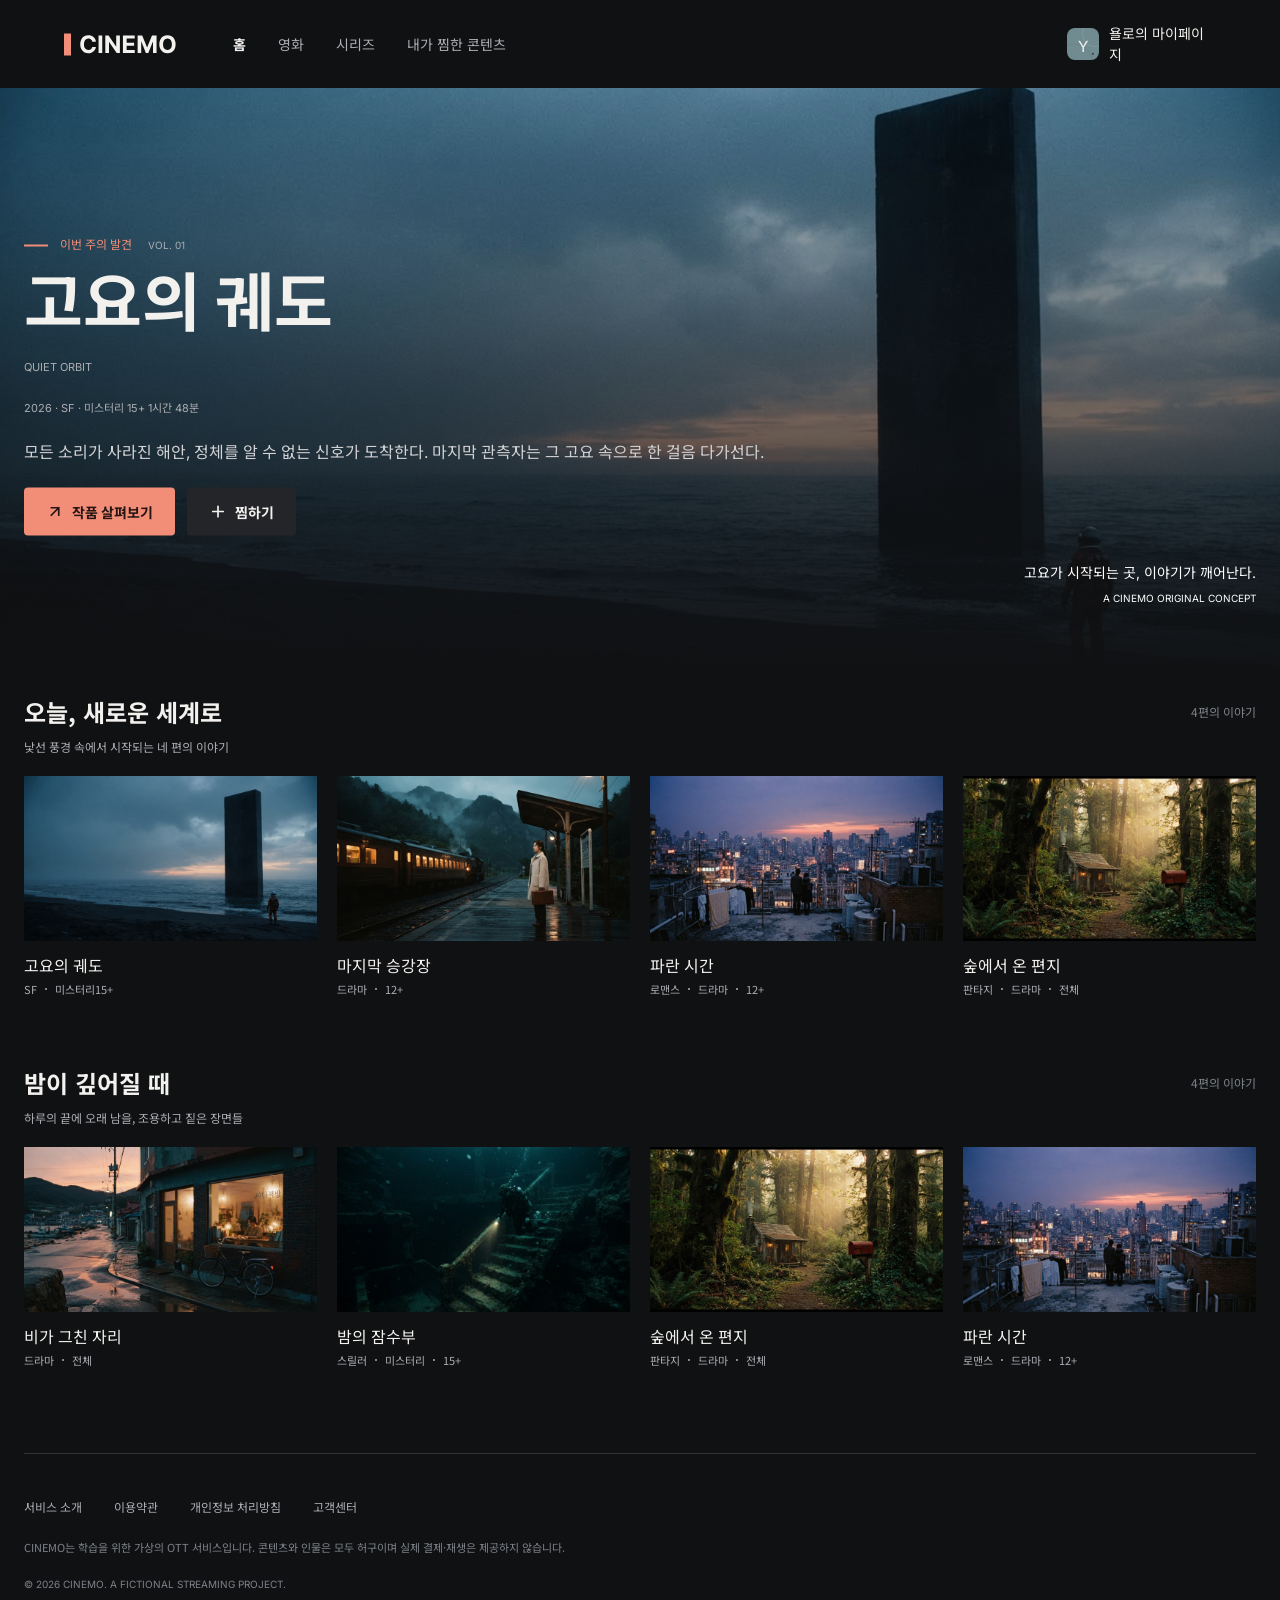
==== index.html @ 5eb8bab9 "메인 페이지 수정" ====
<!doctype html>
<html lang="ko">
  <head>
    <meta charset="UTF-8" />
    <meta name="viewport" content="width=device-width, initial-scale=1.0" />

    <link rel="stylesheet" href="./styles/reset.css" />
    <link rel="stylesheet" href="./styles/style.css" />

    <link rel="preconnect" href="https://fonts.googleapis.com" />
    <link rel="preconnect" href="https://fonts.gstatic.com" crossorigin />
    <link
      href="https://fonts.googleapis.com/css2?family=Inter:wght@400;500;600;700&family=Noto+Sans+KR:wght@400;500;600;700&display=swap"
      rel="stylesheet"
    />

    <title>cinemo</title>
  </head>

  <body>
    <!--공통 헤더 -->
    <header class="index_header">
      <section class="cinemo_img_box">
        <a href="#">
          <img
            class="cinemo_identity_logo"
            src="./imgs/cinemo-identity.svg"
            alt="CINEMO 로고"
          />
        </a>
      </section>
      <section class="header_nav_container">
        <nav>
          <ul class="header_nav">
            <li>
              <a
                class="nav_home_mobile"
                href="./index.html"
                style="color: #f3f1ed; font-weight: 700"
                >홈</a
              >
            </li>
            <li><a class="nav_movie_mobile" href="#">영화</a></li>
            <li><a class="nav_series_mobile" href="#">시리즈</a></li>
            <li><a class="nav_mypick_mobile" href="#">내가 찜한 콘텐츠</a></li>
          </ul>
        </nav>
      </section>
      <section class="header_profile_container">
        <div>
          <a class="main_profile_image" href="./mypage.html">
            <img
              src="./imgs/avatar-seoyeon.svg"
              alt="프로필 이미지"
              class="user_avatar"
            />
            <p class="initial_y">Y</p>
          </a>
        </div>
        <a class="user_my_page" href="./mypage.html">욜로의 마이페이지</a>
      </section>
    </header>
    <nav>
      <ul class="header_nav_mobile">
        <li>
          <a
            class="nav_home_mobile"
            href="index.html"
            style="color: #f3f1ed; font-weight: 700"
            >홈</a
          >
        </li>
        <li><a class="nav_movie_mobile" href="#">영화</a></li>
        <li><a class="nav_series_mobile" href="#">시리즈</a></li>
        <li><a class="nav_mypick_mobile" href="#">내가 찜한 콘텐츠</a></li>
      </ul>
    </nav>

    <main>
      <!-- 히어로 섹션 -->
      <section class="index_main_1">
        <div class="hero_image">
          <img src="imgs/quiet-orbit.png" alt="고요의 궤도 이미지" />
        </div>
        <div class="hero_box">
          <div class="hero_text">
            <div class="hero_top">
              <span class="hero_top_1-1">이번 주의 발견</span>
              <span class="hero_top_1-2">VOL. 01</span>
            </div>

            <div class="hero_title">
              <p class="hero_title_1-1">고요의 궤도</p>
              <p class="hero_title_1-2">QUIET ORBIT</p>
            </div>

            <div class="hero_info">
              <span>2026 · SF · 미스터리</span>
              <span>15+</span>
              <span>1시간 48분</span>
            </div>

            <div class="hero_desc">
              모든 소리가 사라진 해안, 정체를 알 수 없는 신호가 도착한다. 마지막
              관측자는 그 고요 속으로 한 걸음 다가선다.
            </div>

            <div class="hero_action">
              <button class="hero_btn_more">
                <svg
                  width="18"
                  height="18"
                  viewBox="0 0 18 18"
                  fill="none"
                  xmlns="http://www.w3.org/2000/svg"
                >
                  <path
                    d="M12.7494 12.7494V5.2506H5.25061M12.7494 5.2506L5.25061 12.7494"
                    stroke-width="1.7"
                    stroke-linecap="round"
                    stroke="#241512"
                  />
                </svg>
                작품 살펴보기
              </button>
              <button class="hero_btn_wish">
                <svg
                  width="18"
                  height="18"
                  viewBox="0 0 18 18"
                  fill="none"
                  xmlns="http://www.w3.org/2000/svg"
                >
                  <path
                    d="M3.74939 9H8.99999M8.99999 9H14.2506M8.99999 9V3.7494M8.99999 9V14.2506"
                    stroke-width="1.7"
                    stroke-linecap="round"
                    stroke="#F3F1ED"
                  />
                </svg>
                찜하기
              </button>
            </div>
          </div>

          <div class="hero_right_text">
            <p class="hero_right_text_1">
              고요가 시작되는 곳, 이야기가 깨어난다.
            </p>
            <p class="hero_right_text_2">A CINEMO ORIGINAL CONCEPT</p>
          </div>
        </div>
      </section>

      <!-- Browse collections -->
      <section class="movie-container">
        <!-- 첫 번째 무비 리스트 -->
        <div class="movie-section-1">
          <div class="section-header">
            <div class="section-heading">
              <h3 class="section-title">오늘, 새로운 세계로</h3>
              <p class="section-count">4편의 이야기</p>
            </div>

            <p class="section-description">
              낯선 풍경 속에서 시작되는 네 편의 이야기
            </p>
          </div>

          <div class="movie-list-li">
            <ul class="movie-card">
              <li>
                <img src="./imgs/quiet-orbit.png" alt="고요의 궤도 이미지" />
              </li>
              <li class="movie-title">고요의 궤도</li>
              <li class="movie-info">
                <span class="movie-info-dot">SF</span>
                <span>미스터리</span>
                <span>15+</span>
              </li>
            </ul>

            <div class="movie-card">
              <img src="./imgs/last-platform.png" alt="마지막 승강장 이미지" />
              <p class="movie-title">마지막 승강장</p>
              <p class="movie-info">
                <span class="movie-info-dot">드라마</span>
                <span>12+</span>
              </p>
            </div>

            <div class="movie-card">
              <img src="./imgs/blue-hour.png" alt="파란 시간 이미지" />
              <p class="movie-title">파란 시간</p>
              <p class="movie-info">
                <span class="movie-info-dot">로맨스</span>
                <span class="movie-info-dot">드라마</span>
                <span>12+</span>
              </p>
            </div>

            <div class="movie-card">
              <img src="./imgs/forest-letter.png" alt="숲에서 온 편지 이미지" />
              <p class="movie-title">숲에서 온 편지</p>
              <p class="movie-info">
                <span class="movie-info-dot">판타지</span>
                <span class="movie-info-dot">드라마</span>
                <span>전체</span>
              </p>
            </div>
          </div>
        </div>

        <!-- 두 번째 무비 리스트 -->
        <div class="movie-section-2">
          <div class="section-header">
            <div class="section-heading">
              <h3 class="section-title">밤이 깊어질 때</h3>
              <p class="section-count">4편의 이야기</p>
            </div>

            <p class="section-description">
              하루의 끝에 오래 남을, 조용하고 짙은 장면들
            </p>
          </div>

          <div class="movie-list-li">
            <div class="movie-card">
              <img src="./imgs/after-rain.png" alt="비가 그친 자리 이미지" />
              <p class="movie-title">비가 그친 자리</p>
              <p class="movie-info">
                <span class="movie-info-dot">드라마</span>
                <span>전체</span>
              </p>
            </div>

            <div class="movie-card">
              <img src="./imgs/night-diver.png" alt="밤의 잠수부 이미지" />
              <p class="movie-title">밤의 잠수부</p>
              <p class="movie-info">
                <span class="movie-info-dot">스릴러</span>
                <span class="movie-info-dot">미스터리</span>
                <span>15+</span>
              </p>
            </div>

            <div class="movie-card">
              <img src="./imgs/forest-letter.png" alt="숲에서 온 편지 이미지" />
              <p class="movie-title">숲에서 온 편지</p>
              <p class="movie-info">
                <span class="movie-info-dot">판타지</span>
                <span class="movie-info-dot">드라마</span>
                <span>전체</span>
              </p>
            </div>

            <div class="movie-card">
              <img src="./imgs/blue-hour.png" alt="파란 시간 이미지" />
              <p class="movie-title">파란 시간</p>
              <p class="movie-info">
                <span class="movie-info-dot">로맨스</span>
                <span class="movie-info-dot">드라마</span>
                <span>12+</span>
              </p>
            </div>
          </div>
        </div>
      </section>
    </main>

    <!-- Footer -->
    <footer>
      <section class="footer-section">
        <nav class="footer-menu">
          <ul>
            <li><a href="#">서비스 소개</a></li>
            <li><a href="#">이용약관</a></li>
            <li><a href="#">개인정보 처리방침</a></li>
            <li><a href="#">고객센터</a></li>
          </ul>
        </nav>

        <div class="footer-info">
          <p>CINEMO는 학습을 위한 가상의 OTT 서비스입니다.</p>
          <p>
            콘텐츠와 인물은 모두 허구이며 실제 결제·재생은 제공하지 않습니다.
          </p>
        </div>

        <div class="footer-copyright">
          © 2026 CINEMO. A FICTIONAL STREAMING PROJECT.
        </div>
      </section>
    </footer>
  </body>
</html>
---- styles/style.css ----
/* 공통 Header */
body {
  font-family: "Inter", "Noto Sans KR", sans-serif;
  margin: 0;
  background-color: #101113;
}
/* 공통 헤더*/
.index_header {
  display: flex;
  flex-direction: row;
  justify-content: space-between;
  align-items: center;
  background-color: #101113;
  height: 88px;
  overflow: hidden;
  gap: 56px;
  padding: 0px 64px;
}

.header_nav_container {
  display: flex;
  flex-direction: row;
  align-items: center;
  flex: 1;
  min-width: 0;
  overflow: hidden;
}

.header_nav_container nav {
  min-width: 0;
  overflow: hidden;
}

.header_nav {
  display: flex;
  flex-direction: row;
  justify-content: space-between;
  align-items: center;
  gap: 32px;
  font-size: 14px;
  font-weight: 400;
  color: #acaeb3;
  white-space: nowrap;
  width: max-content;
}

.cinemo_img_box {
  flex-shrink: 0;
  width: 113px;
}

.header_profile_container {
  display: flex;
  flex-direction: row;
  justify-content: space-between;
  align-items: center;
  gap: 10px;
  flex-shrink: 0;
}

.main_profile_image {
  position: relative;
  width: 32px;
  height: 32px;
  min-width: 32px;
}

.user_avatar {
  width: 32px;
  height: 32px;
  border-radius: 8px;
}

.initial_y {
  color: #f3f1ed;
  font-size: 15.36px;
  width: 11px;
  height: 19px;
  position: absolute;
  top: 6.5px;
  left: 10.5px;
}

.user_my_page {
  font-size: 14px;
  color: #f3f1ed;
  width: 107px;
}

.header_nav_mobile {
  display: none;
}

/* 공통 Header 반응형 */
@media screen and (max-width: 390px) {
  .index_header {
    height: 72px;
    flex-direction: row;
    align-items: center;
    flex-wrap: wrap;
    padding: 0px 24px;
  }

  .cinemo_img_box {
    flex-shrink: 0;
  }

  .header_nav_container {
    align-items: center;
  }

  .header_nav {
    display: none;
  }

  .cinemo_identity_logo {
    width: 93px;
    height: 23px;
  }

  .user_my_page {
    display: none;
  }

  .user_avatar {
    width: 32px;
    height: 32px;
  }

  .header_nav_mobile {
    color: #acaeb3;
    font-size: 13px;
    font-weight: 400;
    background-color: #101113;
    display: flex;
    flex-direction: row;
    align-items: center;
    gap: 24px;
    height: 48px;
    box-sizing: border-box;
    padding: 0px 0px 0px 24px;
  }
}

/* 메인 페이지-Featured film */
.index_main_1 {
  height: 590px;
  width: 100%;
  position: relative;
}

.hero_image {
  position: absolute;
  top: 0;
  left: 0;
  width: 100%;
  height: 100%;
  overflow: hidden;
}

.hero_image img {
  display: block;
  width: 100%;
  height: 100%;
  object-fit: cover;
  object-position: center;
}

.hero_image::after {
  content: "";
  position: absolute;
  inset: 0;
  background: linear-gradient(to top, #101113 0%, transparent 100%);
  pointer-events: none;
}

.hero_box {
  padding-top: 104px;
  padding-bottom: 72px;
  position: absolute;
  display: flex;
  gap: 47px;
  height: 100%;
  width: calc(100% - 48px);
  max-width: 1312px;
  top: 50%;
  left: 50%;
  transform: translate(-50%, -50%);
  z-index: 1;
  flex-direction: column;
  justify-content: space-between;
}

.hero_top span:first-child::before {
  content: "";
  display: inline-block;
  width: 24px;
  height: 2px;
  background-color: #f28c78;
  margin-right: 12px;
  vertical-align: middle;
}

.hero_top_1-1 {
  font-size: 12px;
  color: #f28d77;
  margin-right: 12px;
}

.hero_top_1-2 {
  font-size: 10px;
  color: #acaeb3;
}

.hero_title_1-1 {
  font-size: 64px;
  color: #f3f1ed;
  font-weight: bold;
  margin-top: 0;
  margin-bottom: 8px;
}

.hero_title_1-2 {
  margin-top: 0;
  margin-bottom: 24px;
  font-size: 11px;
  color: #acaeb3;
}

.hero_info {
  font-size: 11px;
  color: #acaeb3;
  margin-bottom: 24px;
}

.hero_desc {
  font-size: 16px;
  color: #d2d3d5;
  margin-bottom: 24px;
  width: 100%;
}

.hero_right_text {
  position: absolute;
  bottom: 72px;
  color: white;
  z-index: 1;
  text-align: right;
  right: 0;
}

.hero_right_text_1 {
  font-size: 14px;
  margin-top: 0;
  margin-bottom: 8px;
}

.hero_right_text_2 {
  font-size: 10px;
  margin-top: 0;
  margin-bottom: 0;
}

.hero_text {
  width: 100%;
  position: absolute;
  top: 50%;
  transform: translateY(-50%);
  color: white;
  z-index: 1;
}

.hero_action {
  display: flex;
  align-items: center;
  gap: 12px;
}

.hero_btn_more {
  width: 151px;
  height: 48px;
  padding: 0;
  background-color: #f28d77;
  color: #241512;
  border: none;
  border-radius: 4px;
  font-size: 14px;
  font-weight: bold;
  cursor: pointer;
  display: flex;
  justify-content: center;
  align-items: center;
  gap: 8px;
  box-sizing: border-box;
  white-space: nowrap;
}

.hero_btn_more img {
  display: block;
  width: 18px;
  height: 18px;
  flex-shrink: 0;
}

.hero_btn_wish {
  width: 109px;
  height: 48px;
  padding: 0;
  background-color: #232529;
  color: #f3f1ed;
  border: none;
  border-radius: 4px;
  font-size: 14px;
  font-weight: bold;
  cursor: pointer;
  display: flex;
  justify-content: center;
  align-items: center;
  gap: 8px;
  box-sizing: border-box;
  white-space: nowrap;
}

.hero_btn_wish img {
  display: block;
  width: 18px;
  height: 18px;
  flex-shrink: 0;
}

@media (max-width: 786px) {
  .index_main_1 {
    height: 573px;
  }

  .hero_box {
    width: calc(100% - 32px);
  }

  .hero_image {
    height: 50%;
  }

  .hero_text {
    width: auto;
    top: 65%;
  }

  .hero_right_text {
    display: none;
  }

  .hero_title_1-1 {
    font-size: 40px;
  }

  .hero_desc {
    font-size: 14px;
  }
}

/* 메인 페이지-Browse collections */
.movie-container {
  max-width: 1312px;
  width: calc(100% - 48px);
  margin: 0 auto;
}

.movie-section-1 {
  box-sizing: border-box;
  width: 100%;
  background-color: #101113;
  justify-content: flex-start;
  margin: 16px 0 48px 0;
}

.movie-section-2 {
  box-sizing: border-box;
  width: 100%;
  background-color: #101113;
  justify-content: flex-start;
  margin-bottom: 64px;
}

.section-header {
  display: flex;
  flex-direction: column;
  align-items: flex-start;
  gap: 8px;
}

.section-heading {
  display: flex;
  width: 100%;
  justify-content: space-between;
  align-items: center;
}

.section-title {
  font-family: "Noto Sans KR", sans-serif;
  font-size: 24px;
  font-weight: 700;
  margin: 0;
  color: #f3f1ed;
  white-space: nowrap;
}

.section-count {
  font-family: "Noto Sans KR", sans-serif;
  font-size: 12px;
  margin: 0;
  color: #7e8289;
  white-space: nowrap;
}

.section-description {
  font-family: "Noto Sans KR", sans-serif;
  font-size: 12px;
  margin: 0;
  color: #acaeb3;
  white-space: nowrap;
}

.movie-list-li {
  display: grid;
  grid-template-columns: repeat(4, 1fr);
  padding: 20px 0;
  gap: 20px;
  justify-content: flex-start;
  align-items: center;
}

.movie-card {
  display: flex;
  flex-direction: column;
}

.movie-card img {
  width: 100%;
  padding-bottom: 12px;
}

.movie-title {
  font-family: "Noto Sans KR", sans-serif;
  font-size: 16px;
  color: #f3f1ed;
  margin: 0;
  padding-bottom: 4px;
  white-space: nowrap;
}

.movie-info {
  display: flex;
  align-items: center;
  font-family: "Noto Sans KR", sans-serif;
  font-size: 11px;
  color: #acaeb3;
  margin: 0;
  white-space: nowrap;
}

.movie-info-dot::after {
  display: inline-block;
  width: 2px;
  height: 2px;
  border-radius: 50px;
  margin: 0 8px 4px;
  background-color: #acaeb3;
  content: "";
}

/* 메인 페이지-Browse collections 반응형 */
@media (min-width: 320px) and (max-width: 786px) {
  .movie-container {
    width: calc(100% - 32px);
    margin: 0 auto;
  }

  .movie-section-1 {
    box-sizing: border-box;
    width: 100%;
    background-color: #101113;
    justify-content: flex-start;
    margin: 16px 0 48px 0;
  }

  .movie-section-2 {
    box-sizing: border-box;
    width: 100%;
    background-color: #101113;
    justify-content: flex-start;
    margin-bottom: 40px;
  }

  .section-title {
    font-size: 20px;
  }

  .section-count {
    visibility: hidden;
  }

  .movie-list-li {
    display: grid;
    grid-template-columns: repeat(4, 240px);
    padding: 18px 0;
    gap: 20px;
    overflow-x: auto;
  }

  .movie-list-li::-webkit-scrollbar {
    height: 3px;
  }

  .movie-list-li::-webkit-scrollbar-track {
    background: #232529; /* 레일 색 */
  }

  .movie-list-li::-webkit-scrollbar-thumb {
    background: #7e8289; /* 움직이는 막대 색 */
  }
}

/* 공통 Footer */
footer {
  max-width: 1312px;
  width: calc(100% - 48px);
  margin: 0 auto;
}

.footer-section {
  box-sizing: border-box;
  width: 100%;
  padding: 40px 0;
  background-color: #101113;
  border-top: 1px solid #303237;
  overflow: auto;
}

.footer-menu {
  display: flex;
  justify-content: flex-start;
  align-items: center;
  flex-wrap: nowrap;
  white-space: nowrap;
}

.footer-menu ul {
  display: flex;
  list-style: none;
  gap: 32px;
}

.footer-menu a {
  color: #acaeb3;
  font-family: "Noto Sans KR", sans-serif;
  font-size: 12px;
  text-decoration: none;
}

.footer-info {
  color: #7e8289;
  font-family: "Noto Sans KR", sans-serif;
  font-size: 11px;
  margin-top: 20px;
  line-height: 180%;
}

.footer-info p {
  display: inline;
}

.footer-copyright {
  color: #7e8289;
  font-family: "Inter", sans-serif;
  font-size: 10px;
  margin-top: 20px;
  line-height: auto;
}

/* 공통 Footer 반응형 */
@media (min-width: 320px) and (max-width: 786px) {
  footer {
    width: calc(100% - 32px);
    margin: 0 auto;
  }

  .footer-info p {
    display: block;
    margin: 0;
  }
}

/* 마이페이지-Content */
.my-page {
  box-sizing: border-box;
  display: flex;
  flex-direction: column;
  width: 100%;
  padding: 56px 64px;
  gap: 48px;

  background-color: #101113;
}

.title {
  box-sizing: border-box;
}

.label {
  font-family: "Inter", sans-serif;
  font-size: 11px;
  line-height: auto;
  color: #f28d77;
}

.page {
  font-family: "Noto Sans KR", sans-serif;
  font-size: 40px;
  font-weight: 700;
  color: #f3f1ed;
  padding-top: 12px;
}

.description {
  font-family: "Noto Sans KR", sans-serif;
  font-size: 15px;
  line-height: 170%;
  color: #acaeb3;
  padding-top: 12px;
}

/* 마이페이지-Content-내 계정 */
.profile {
  box-sizing: border-box;
  background-color: #1a1c1f;
  padding: 32px 32px;
  border-radius: 4px;
  display: flex;
  align-items: center;
  justify-content: space-between;
}

.my-profile {
  display: flex;
  gap: 28px;
}

.my-profile-icon {
  display: flex;
  justify-content: center;
  align-items: center;
}

.profile-name {
  width: 88px;
  height: 88px;
  border-radius: 8%;
  background-color: #718c91;
  display: flex;
  align-items: center;
  justify-content: center;

  font-family: "Inter", sans-serif;
  font-size: 42.24px;
  line-height: auto;
  color: #f3f1ed;
}

/* 흰색 원형 무늬 */
.profile-name::before {
  content: "";
  position: absolute;
  width: 70.4px;
  height: 70.4px;

  border: 1px solid #f3f1ed;
  border-radius: 50%;
}

/* 검은색 원형 무늬 */
.profile-name::after {
  content: "";
  position: absolute;
  width: 101.2px;
  height: 101.2px;

  border: 1px solid red;
  border-radius: 50%;
}

.profile-card {
  display: flex;
  flex-direction: column;
  gap: 8px;
}

.name {
  display: flex;
  align-items: center;
  gap: 12px;
}

.my-name {
  font-family: "Noto Sans KR", sans-serif;
  font-size: 28px;
  font-weight: 700;
  color: #f3f1ed;
}

.badge {
  font-family: "Noto Sans KR", sans-serif;
  font-size: 11px;
  color: #f28d77;
}

.message {
  font-family: "Noto Sans KR", sans-serif;
  font-size: 13px;
  color: #acaeb3;
}

.date-ing {
  font-family: "Noto Sans KR", sans-serif;
  font-size: 11px;
  color: #7e8289;
}

.date {
  display: none;
}
.btn-change {
  display: flex;
  justify-content: center;
  align-items: center;
}

.btn-change button {
  border: 1px solid #303237;
  border-radius: 4px;
  background-color: transparent;
  height: 48px;

  display: flex;
  align-items: center;
  justify-content: center;
  gap: 8px;
  padding: 22px;
}

.btn-change img {
  width: 15px;
  height: 13.5px;
}

.btn-change a {
  text-decoration: none;
  font-family: "Noto Sans KR", sans-serif;
  font-size: 14px;
  font-weight: 400;
  color: #f3f1ed;
}

/* 마이페이지-Content-내가 찜한 콘텐츠 */
.my-picks {
  box-sizing: border-box;
  display: flex;
  flex-direction: column;
  width: 100%;
  gap: 24px;

  background-color: #101113;
  color: white;
}

.my-picks-header {
  display: flex;
  justify-content: space-between;
  align-items: center;
}

.my-picks-title {
  font-family: "Noto Sans KR", sans-serif;
  font-size: 24px;
  font-weight: 700;
  margin: 0;
  color: #f3f1ed;
}

.my-picks-count {
  font-family: "Noto Sans KR", sans-serif;
  font-size: 12px;
  color: #7e8289;
}

.my-picks-list {
  display: grid;
  grid-template-columns: repeat(4, 1fr);
  gap: 20px;
  justify-content: flex-start;
  align-items: center;
}

.my-picks-image {
  display: flex;
  width: 100%;
  justify-content: flex-end;
  align-items: flex-start;
}

.my-picks-image img {
  width: 100%;
  padding-bottom: 12px;
}

.my-picks-image .check {
  position: absolute;
  box-sizing: border-box;
  width: 28px;
  height: 28px;
  margin: 10px;
  padding: 6px;
  background-color: #101113;
  opacity: 85.1%;
  border-radius: 4px;
}

.movie-title {
  font-family: "Noto Sans KR", sans-serif;
  font-size: 16px;
  color: #f3f1ed;
  margin: 0;
  padding-bottom: 4px;
  white-space: nowrap;
}

.movie-info {
  display: flex;
  align-items: center;
  font-family: "Noto Sans KR", sans-serif;
  font-size: 11px;
  color: #acaeb3;
  margin: 0;
  white-space: nowrap;
}

.movie-info-dot::after {
  display: inline-block;
  width: 2px;
  height: 2px;
  border-radius: 50px;
  margin: 0 8px 4px;
  background-color: #acaeb3;
  content: "";
}

/* 마이페이지-Content 반응형 */
@media screen and (max-width: 768px) {
  .page {
    font-size: 30px;
  }

  .description {
    font-size: 13px;
  }

  .profile {
    flex-direction: column;
    padding: 24px;
    align-items: stretch;
    gap: 24px;
  }

  .my-profile {
    gap: 20px;
  }

  .profile-name {
    width: 64px;
    height: 64px;
    font-size: 30.72px;
  }

  .my-name {
    font-family: "Noto Sans KR", sans-serif;
    font-size: 22px;
    font-weight: 700;
    color: #f3f1ed;
  }

  .date-ing {
    display: none;
  }

  .btn-change {
    justify-content: space-between;
  }

  .date {
    font-family: "Noto Sans KR", sans-serif;
    font-size: 11px;
    color: #7e8289;

    display: flex;
  }

  .btn-change button {
    height: 40px;
  }

  .btn-change img {
    display: none;
  }

  .btn-change a {
    text-decoration: none;
    font-family: "Noto Sans KR", sans-serif;
    font-size: 13px;
    font-weight: 400;
    color: #f3f1ed;
  }

  .my-picks-title {
    font-size: 20px;
  }

  .my-picks-list {
    grid-template-columns: repeat(2, minmax(0, 1fr));
    gap: 24px 16px;
  }

  .movie-title {
    font-size: 14px;
  }
}

/* 프로필 선택 페이지 */

.profile_header {
  width: 100%;
  height: 88px;
  display: flex;
  align-items: center;
  justify-content: flex-start;
  box-sizing: border-box;
}

.profile_header svg {
  margin-left: 48px;
}

.profile_main {
  display: flex;
  flex-direction: column;
  align-items: center;
  width: 100%;
  padding-top: 116px;
  padding-bottom: 120px;
}

.profile_text {
  color: #f3f1ed;
  text-align: center;
}

.profile_text_1 {
  font-size: 10px;
  color: #f28d77;
  margin-bottom: 16px;
}

.profile_text_2 {
  font-size: 40px;
  margin-bottom: 16px;
  font-weight: bold;
}

.profile_text_3 {
  font-size: 15px;
  color: #acaeb3;
}

.profile_sec {
  width: 100%;
  height: auto;
  display: flex;
  justify-content: center;
  align-items: center;
  flex-wrap: wrap;
  gap: 40px;
  padding: 56px 64px;
  box-sizing: border-box;
}

.user_profile_line {
  display: flex;
  gap: 40px;
}

.profile_sec {
  width: 100%;
  height: auto;
  display: flex;
  justify-content: center;
  align-items: center;
  flex-wrap: wrap;
  gap: 40px;
  padding: 56px 24px;
  box-sizing: border-box;
}

.user_profile {
  width: min(152px, 100%);
  height: auto;
  flex: 0 1 152px;
  min-width: 0;
}

.user_profile_photo {
  width: 100%;
  height: auto;
  margin-bottom: 16px;
  cursor: pointer;
}

.user_profile_photo img {
  width: 100%;
  height: 100%;
  display: block;
  object-fit: cover;
}

.user_profile_info {
  width: 100%;
  cursor: pointer;
}

.user_profile_username {
  text-align: center;
  font-size: 18px;
  color: #f3f1ed;
  cursor: pointer;
}

.user_profile_about {
  text-align: center;
  font-size: 11px;
  color: #acaeb3;
}

.profile_btn {
  display: flex;
  height: 48px;
  width: 138px;
  align-items: center;
  justify-content: center;
  background: transparent;
  border: 1px solid #303237;
  color: #f3f1ed;
  font-size: 14px;
  border-radius: 4px;
  gap: 8px;
  cursor: pointer;
}

.profile_btn img {
  height: 18px;
  width: 18px;
}

.profile_btn_a {
  text-decoration: none;
}

.profile_footer {
  width: 100%;
  height: 100%;
  font-size: 11px;
  color: #7e8289;
  text-align: center;
}

@media (max-width: 768px) {
  .profile_header {
    height: 72px;
  }

  .profile_header svg {
    margin-left: 24px;
  }

  .profile_main {
    padding-bottom: 56px;
    padding-top: 56px;
  }

  .profile_text_2 {
    font-size: 28px;
  }

  .profile_text_3 {
    font-size: 13px;
  }

  .profile_sec {
    padding-left: 24px;
    padding-right: 24px;
  }

  .profile_header img {
    margin-left: 24px;
  }

  .user_profile_line {
    gap: 32px;
  }

  .profile_sec {
    gap: 32px;
  }
}

/* 마이 페이지*/
/* 마이페이지 타이틀 */
.my-page {
  box-sizing: border-box;
  display: flex;
  flex-direction: column;
  width: 100%;
  padding: 56px 64px 48px;
  gap: 48px;
  background-color: #101113;
}

.title {
  box-sizing: border-box;
}

.label {
  font-family: "Inter", sans-serif;
  font-size: 11px;
  line-height: auto;
  color: #f28d77;
}

.page {
  font-family: "Noto Sans KR", sans-serif;
  font-size: 40px;
  font-weight: 700;
  color: #f3f1ed;
  padding-top: 12px;
}

.description {
  font-family: "Noto Sans KR", sans-serif;
  font-size: 15px;
  line-height: 170%;
  color: #acaeb3;
  padding-top: 12px;
}

/* 내 계정 */
.profile {
  box-sizing: border-box;
  background-color: #1a1c1f;
  padding: 32px 32px;
  border-radius: 4px;
  display: flex;
  align-items: center;
  justify-content: space-between;
}

.my-profile {
  display: flex;
  gap: 28px;
}

.my-profile-icon {
  display: flex;
  justify-content: center;
  align-items: center;
}

.profile-name {
  position: absolute;
  z-index: 1;
  font-family: "Inter", sans-serif;
  font-size: 42.24px;
  line-height: 0;
  color: #f3f1ed;
  margin: 0;
}

.my-profile img {
  position: relative;
  width: 88px;
  height: 88px;
}

.profile-card {
  display: flex;
  flex-direction: column;
  gap: 8px;
}

.name {
  display: flex;
  align-items: center;
  gap: 12px;
}

.my-name {
  font-family: "Noto Sans KR", sans-serif;
  font-size: 28px;
  font-weight: 700;
  color: #f3f1ed;
}

.badge {
  font-family: "Noto Sans KR", sans-serif;
  font-size: 11px;
  color: #f28d77;
}

.message {
  font-family: "Noto Sans KR", sans-serif;
  font-size: 13px;
  color: #acaeb3;
}

.date-ing {
  font-family: "Noto Sans KR", sans-serif;
  font-size: 11px;
  color: #7e8289;
}

.date {
  display: none;
}
.btn-change {
  display: flex;
  justify-content: center;
  align-items: center;
}

.btn-change button {
  border: 1px solid #303237;
  border-radius: 4px;
  background-color: transparent;
  height: 48px;
  display: flex;
  align-items: center;
  justify-content: center;
  gap: 8px;
  padding: 22px;
}

.btn-change img {
  width: 15px;
  height: 13.5px;
}

.btn-change a {
  text-decoration: none;
  font-family: "Noto Sans KR", sans-serif;
  font-size: 14px;
  font-weight: 400;
  color: #f3f1ed;
}

/* 내가 찜한 콘텐츠 */
.my-picks {
  box-sizing: border-box;
  display: flex;
  flex-direction: column;
  width: 100%;
  gap: 24px;
  height: 100%;
  background-color: #101113;
  color: white;
}

.my-picks-header {
  display: flex;
  justify-content: space-between;
  align-items: center;
}

.my-picks-title {
  font-family: "Noto Sans KR", sans-serif;
  font-size: 24px;
  font-weight: 700;
  margin: 0;
  color: #f3f1ed;
}

.my-picks-count {
  font-family: "Noto Sans KR", sans-serif;
  font-size: 12px;
  color: #7e8289;
}

.my-picks-list-li {
  display: grid;
  grid-template-columns: repeat(4, 1fr);
  gap: 20px;
  justify-content: flex-start;
  align-items: center;
  height: 100%;
}

.my-picks-image {
  display: flex;
  width: 100%;
  justify-content: flex-end;
  align-items: flex-start;
}

.my-picks-image img {
  width: 100%;
  padding-bottom: 12px;
}

.my-picks-image .check {
  position: absolute;
  box-sizing: border-box;
  width: 28px;
  height: 28px;
  margin: 10px;
  padding: 6px;
  background-color: #101113;
  opacity: 85.1%;
  border-radius: 4px;
}

.movie-title {
  font-family: "Noto Sans KR", sans-serif;
  font-size: 16px;
  color: #f3f1ed;
  margin: 0;
  padding-bottom: 4px;
  white-space: nowrap;
}

.movie-info {
  display: flex;
  align-items: center;
  font-family: "Noto Sans KR", sans-serif;
  font-size: 11px;
  color: #acaeb3;
  margin: 0;
  white-space: nowrap;
}

.movie-info-dot::after {
  display: inline-block;
  width: 2px;
  height: 2px;
  border-radius: 50px;
  margin: 0 8px 4px;
  background-color: #acaeb3;
  content: "";
}

/* 반응형 */
@media screen and (max-width: 768px) {
  main {
    gap: 36px;
  }

  .my-page {
    padding: 36px 24px;
  }

  .page {
    font-size: 30px;
  }

  .description {
    font-size: 13px;
  }

  .profile {
    flex-direction: column;
    padding: 24px;
    align-items: stretch;
    gap: 24px;
  }

  .my-profile {
    gap: 20px;
  }

  .profile-name {
    font-size: 30.72px;
  }

  .my-profile img {
    position: relative;
    width: 66px;
    height: 66px;
  }

  .my-name {
    font-family: "Noto Sans KR", sans-serif;
    font-size: 22px;
    font-weight: 700;
    color: #f3f1ed;
  }

  .date-ing {
    display: none;
  }

  .btn-change {
    justify-content: space-between;
  }

  .date {
    font-family: "Noto Sans KR", sans-serif;
    font-size: 11px;
    color: #7e8289;

    display: flex;
  }

  .btn-change button {
    height: 40px;
  }

  .btn-change img {
    display: none;
  }

  .btn-change a {
    text-decoration: none;
    font-family: "Noto Sans KR", sans-serif;
    font-size: 13px;
    font-weight: 400;
    color: #f3f1ed;
  }

  .my-picks-title {
    font-size: 20px;
  }

  .my-picks-list-li {
    grid-template-columns: repeat(2, minmax(0, 1fr));
    gap: 24px 16px;
  }

  .movie-title {
    font-size: 14px;
  }
}

/*마이페이지-계정 설정 섹션*/
.account_settings_section {
  width: 100%;
  height: 417px;
  background-color: #101113;
  color: #f3f1ed;
  box-sizing: border-box;
  padding: 0px 64px 64px;
  display: flex;
  flex-direction: column;
  justify-content: space-between;
}

.account_settings_h2 {
  color: #f3f1ed;
  font-size: 24px;
  font-weight: 700;
  line-height: 29px;
}

[class$="list"] {
  display: grid;
  grid-template-columns: 180px minmax(0, 1fr) auto;
  column-gap: 24px;
  border-bottom: 1px solid #303237;
  height: 65px;
  align-items: center;
}

.setting_label {
  color: #acaeb3;
  font-size: 14px;
  line-height: 17px;
}

.setting_value {
  color: #f3f1ed;
  font-size: 14px;
  line-height: 17px;
  min-width: 0;
  overflow: hidden;
}

.first_list {
  border-top: 1px solid #303237;
}

.setting_btn {
  color: #f28d77;
  font-size: 13px;
  line-height: 16px;
  width: 24px;
}

.account_status {
  display: flex;
  flex-direction: row;
  justify-content: space-between;
  align-items: center;
  font-size: 11px;
}

.status_note {
  color: #7e8289;
  font-size: 11px;
  line-height: 13px;
}

.logout_button {
  color: #acaeb3;
  font-size: 13px;
  font-weight: 400;
  line-height: 16px;
  flex-shrink: 0;
  flex-wrap: nowrap;
}

.account_settings_section_mobile {
  display: none;
}

@media screen and (max-width: 768px) {
  .account_settings_section {
    display: none;
  }

  .account_settings_section_mobile {
    display: flex;
    flex-direction: column;
    justify-content: space-between;
    background-color: #101113;
    width: 100%;
    height: 428px;
    box-sizing: border-box;
    padding: 0px 24px 40px;
  }

  .account_settings_h2 {
    font-size: 20px;
    line-height: 24px;
  }

  .account_settings_li {
    color: #f3f1ed;
    background-color: #101113;
    display: flex;
    flex-direction: column;
    justify-content: space-between;
    gap: 6px;
    width: 100%;
  }

  [class$="list"] {
    display: flex;
    flex-direction: row;
    justify-content: space-between;
    gap: 12px;
    border-bottom: 1px solid #303237;
  }

  .setting_details {
    display: flex;
    flex-direction: column;
    justify-content: space-between;
    gap: 6px;
  }

  .setting_label {
    color: #acaeb3;
    font-size: 13px;
    line-height: 16px;
  }

  .setting_value {
    overflow-wrap: anywhere;
  }

  .setting_btn {
    flex-wrap: nowrap;
    flex-shrink: 0;
  }
}
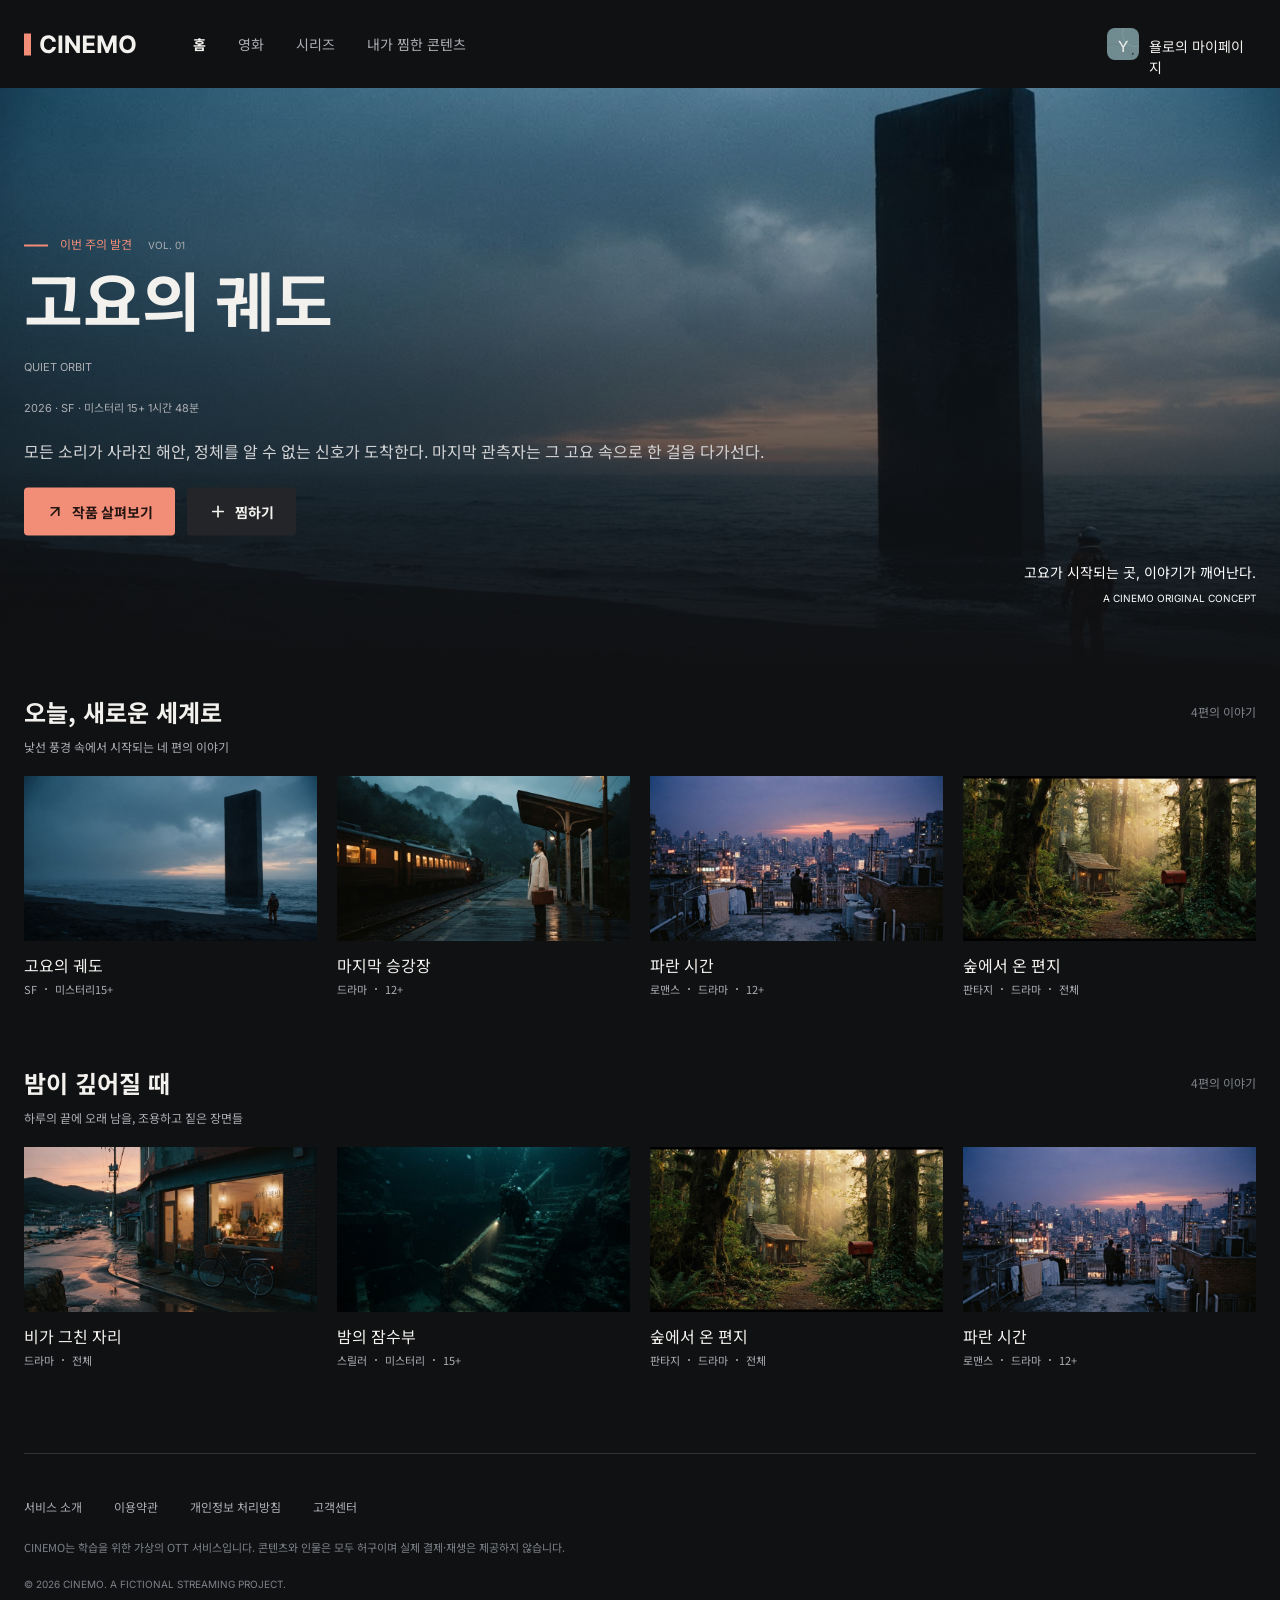
==== commit ad4f9c22: "공통헤더 수정" ====
--- a/index.html
+++ b/index.html
@@ -20,22 +20,71 @@
   <body>
     <!--공통 헤더 -->
     <header class="index_header">
-      <section class="cinemo_img_box">
-        <a href="#">
-          <img
-            class="cinemo_identity_logo"
-            src="./imgs/cinemo-identity.svg"
-            alt="CINEMO 로고"
-          />
-        </a>
-      </section>
-      <section class="header_nav_container">
+      <div class="index_header_desktop">
+        <section class="cinemo_img_box">
+          <a href="./index.html" alt="CINEMO 로고">
+            <svg
+              width="113"
+              height="29"
+              viewBox="0 0 113 29"
+              fill="none"
+              xmlns="http://www.w3.org/2000/svg"
+            >
+              <g clip-path="url(#clip0_2_7494)">
+                <rect y="3.5" width="7" height="22" fill="#F28D77" />
+                <path
+                  d="M31.9176 11.6562H28.1847C28.1165 11.1733 27.9773 10.7443 27.767 10.3693C27.5568 9.98864 27.2869 9.66477 26.9574 9.39773C26.6278 9.13068 26.2472 8.92614 25.8153 8.78409C25.3892 8.64205 24.9261 8.57102 24.4261 8.57102C23.5227 8.57102 22.7358 8.79545 22.0653 9.24432C21.3949 9.6875 20.875 10.3352 20.5057 11.1875C20.1364 12.0341 19.9517 13.0625 19.9517 14.2727C19.9517 15.517 20.1364 16.5625 20.5057 17.4091C20.8807 18.2557 21.4034 18.8949 22.0739 19.3267C22.7443 19.7585 23.5199 19.9744 24.4006 19.9744C24.8949 19.9744 25.3523 19.9091 25.7727 19.7784C26.1989 19.6477 26.5767 19.4574 26.9062 19.2074C27.2358 18.9517 27.5085 18.642 27.7244 18.2784C27.946 17.9148 28.0994 17.5 28.1847 17.0341L31.9176 17.0511C31.821 17.8523 31.5795 18.625 31.1932 19.3693C30.8125 20.108 30.2983 20.7699 29.6506 21.3551C29.0085 21.9347 28.2415 22.3949 27.3494 22.7358C26.4631 23.071 25.4602 23.2386 24.3409 23.2386C22.7841 23.2386 21.392 22.8864 20.1648 22.1818C18.9432 21.4773 17.9773 20.4574 17.267 19.1222C16.5625 17.7869 16.2102 16.1705 16.2102 14.2727C16.2102 12.3693 16.5682 10.75 17.2841 9.41477C18 8.07955 18.9716 7.0625 20.1989 6.36364C21.4261 5.65909 22.8068 5.30682 24.3409 5.30682C25.3523 5.30682 26.2898 5.44886 27.1534 5.73295C28.0227 6.01705 28.7926 6.43182 29.4631 6.97727C30.1335 7.51704 30.679 8.17898 31.0994 8.96307C31.5256 9.74716 31.7983 10.6449 31.9176 11.6562ZM38.2543 5.54545V23H34.5639V5.54545H38.2543ZM55.8899 5.54545V23H52.7024L45.1087 12.0142H44.9808V23H41.2905V5.54545H44.5291L52.0632 16.5227H52.2166V5.54545H55.8899ZM58.9389 23V5.54545H70.7003V8.58807H62.6293V12.7472H70.0952V15.7898H62.6293V19.9574H70.7344V23H58.9389ZM73.6342 5.54545H78.1854L82.9922 17.2727H83.1967L88.0035 5.54545H92.5547V23H88.9751V11.6392H88.8303L84.3132 22.9148H81.8757L77.3587 11.5966H77.2138V23H73.6342V5.54545ZM111.635 14.2727C111.635 16.1761 111.274 17.7955 110.553 19.1307C109.837 20.4659 108.859 21.4858 107.621 22.1903C106.388 22.8892 105.001 23.2386 103.462 23.2386C101.911 23.2386 100.518 22.8864 99.2855 22.1818C98.0526 21.4773 97.0781 20.4574 96.3622 19.1222C95.6463 17.7869 95.2884 16.1705 95.2884 14.2727C95.2884 12.3693 95.6463 10.75 96.3622 9.41477C97.0781 8.07955 98.0526 7.0625 99.2855 6.36364C100.518 5.65909 101.911 5.30682 103.462 5.30682C105.001 5.30682 106.388 5.65909 107.621 6.36364C108.859 7.0625 109.837 8.07955 110.553 9.41477C111.274 10.75 111.635 12.3693 111.635 14.2727ZM107.893 14.2727C107.893 13.0398 107.709 12 107.339 11.1534C106.976 10.3068 106.462 9.66477 105.797 9.22727C105.132 8.78977 104.354 8.57102 103.462 8.57102C102.57 8.57102 101.791 8.78977 101.126 9.22727C100.462 9.66477 99.9446 10.3068 99.5753 11.1534C99.2116 12 99.0298 13.0398 99.0298 14.2727C99.0298 15.5057 99.2116 16.5455 99.5753 17.392C99.9446 18.2386 100.462 18.8807 101.126 19.3182C101.791 19.7557 102.57 19.9744 103.462 19.9744C104.354 19.9744 105.132 19.7557 105.797 19.3182C106.462 18.8807 106.976 18.2386 107.339 17.392C107.709 16.5455 107.893 15.5057 107.893 14.2727Z"
+                  fill="#F3F1ED"
+                />
+              </g>
+              <defs>
+                <clipPath id="clip0_2_7494">
+                  <rect width="113" height="29" fill="white" />
+                </clipPath>
+              </defs>
+            </svg>
+          </a>
+        </section>
+        <section class="header_nav_desktop">
+          <nav>
+            <ul class="header_nav_d_li">
+              <li>
+                <a
+                  class="nav_home"
+                  href="./index.html"
+                  style="color: #f3f1ed; font-weight: 700"
+                  >홈</a
+                >
+              </li>
+              <li><a class="nav_movie" href="#">영화</a></li>
+              <li><a class="nav_series" href="#">시리즈</a></li>
+              <li>
+                <a class="nav_mypick" href="#">내가 찜한 콘텐츠</a>
+              </li>
+            </ul>
+          </nav>
+        </section>
+        <section class="header_profile_container">
+          <div>
+            <a class="main_profile_image" href="./mypage.html">
+              <img
+                src="./imgs/avatar-seoyeon.svg"
+                alt="프로필 이미지"
+                class="user_avatar"
+              />
+              <p class="initial_y">Y</p>
+            </a>
+          </div>
+          <a class="user_my_page" href="./mypage.html">욜로의 마이페이지</a>
+        </section>
+      </div>
+      <div class="index_header_mobile">
         <nav>
-          <ul class="header_nav">
+          <ul class="header_nav_m_li">
             <li>
               <a
                 class="nav_home_mobile"
-                href="./index.html"
+                href="index.html"
                 style="color: #f3f1ed; font-weight: 700"
                 >홈</a
               >
@@ -45,36 +94,8 @@
             <li><a class="nav_mypick_mobile" href="#">내가 찜한 콘텐츠</a></li>
           </ul>
         </nav>
-      </section>
-      <section class="header_profile_container">
-        <div>
-          <a class="main_profile_image" href="./mypage.html">
-            <img
-              src="./imgs/avatar-seoyeon.svg"
-              alt="프로필 이미지"
-              class="user_avatar"
-            />
-            <p class="initial_y">Y</p>
-          </a>
-        </div>
-        <a class="user_my_page" href="./mypage.html">욜로의 마이페이지</a>
-      </section>
+      </div>
     </header>
-    <nav>
-      <ul class="header_nav_mobile">
-        <li>
-          <a
-            class="nav_home_mobile"
-            href="index.html"
-            style="color: #f3f1ed; font-weight: 700"
-            >홈</a
-          >
-        </li>
-        <li><a class="nav_movie_mobile" href="#">영화</a></li>
-        <li><a class="nav_series_mobile" href="#">시리즈</a></li>
-        <li><a class="nav_mypick_mobile" href="#">내가 찜한 콘텐츠</a></li>
-      </ul>
-    </nav>
 
     <main>
       <!-- 히어로 섹션 -->
@@ -152,7 +173,7 @@
         </div>
       </section>
 
-      <!-- Browse collections -->
+      <!-- 메인 페이지-Browse collections -->
       <section class="movie-container">
         <!-- 첫 번째 무비 리스트 -->
         <div class="movie-section-1">
--- a/styles/style.css
+++ b/styles/style.css
@@ -4,20 +4,23 @@
   margin: 0;
   background-color: #101113;
 }
+
 /* 공통 헤더*/
-.index_header {
+.index_header_desktop {
   display: flex;
   flex-direction: row;
   justify-content: space-between;
   align-items: center;
   background-color: #101113;
+  width: calc(100% - 48px);
+  max-width: 1312px;
+  margin: 0 auto;
   height: 88px;
   overflow: hidden;
   gap: 56px;
-  padding: 0px 64px;
-}
-
-.header_nav_container {
+}
+
+.header_nav_desktop {
   display: flex;
   flex-direction: row;
   align-items: center;
@@ -26,16 +29,15 @@
   overflow: hidden;
 }
 
-.header_nav_container nav {
+.header_nav_desktop nav {
   min-width: 0;
   overflow: hidden;
 }
 
-.header_nav {
+.header_nav_d_li {
   display: flex;
   flex-direction: row;
   justify-content: space-between;
-  align-items: center;
   gap: 32px;
   font-size: 14px;
   font-weight: 400;
@@ -60,15 +62,13 @@
 
 .main_profile_image {
   position: relative;
-  width: 32px;
-  height: 32px;
-  min-width: 32px;
 }
 
 .user_avatar {
   width: 32px;
   height: 32px;
   border-radius: 8px;
+  flex-shrink: 0;
 }
 
 .initial_y {
@@ -85,41 +85,42 @@
   font-size: 14px;
   color: #f3f1ed;
   width: 107px;
-}
-
-.header_nav_mobile {
+  height: 17px;
+}
+
+.index_header_mobile {
   display: none;
 }
 
-/* 공통 Header 반응형 */
-@media screen and (max-width: 390px) {
-  .index_header {
+@media screen and (max-width: 768px) {
+  .header_nav_desktop {
+    display: none;
+  }
+
+  .user_my_page {
+    display: none;
+  }
+
+  .index_header_mobile {
+    display: flex;
+    background-color: #101113;
+    width: calc(100% - 32px);
+    margin: 0 auto;
+  }
+
+  .index_header_desktop {
     height: 72px;
+    display: flex;
     flex-direction: row;
     align-items: center;
-    flex-wrap: wrap;
-    padding: 0px 24px;
+    width: calc(100% - 32px);
+    margin: 0 auto;
   }
 
   .cinemo_img_box {
-    flex-shrink: 0;
-  }
-
-  .header_nav_container {
-    align-items: center;
-  }
-
-  .header_nav {
-    display: none;
-  }
-
-  .cinemo_identity_logo {
     width: 93px;
     height: 23px;
-  }
-
-  .user_my_page {
-    display: none;
+    flex-shrink: 0;
   }
 
   .user_avatar {
@@ -127,18 +128,17 @@
     height: 32px;
   }
 
-  .header_nav_mobile {
+  .header_nav_m_li {
     color: #acaeb3;
     font-size: 13px;
     font-weight: 400;
     background-color: #101113;
     display: flex;
     flex-direction: row;
-    align-items: center;
     gap: 24px;
     height: 48px;
     box-sizing: border-box;
-    padding: 0px 0px 0px 24px;
+    width: calc(100%-32px);
   }
 }
 
@@ -470,7 +470,7 @@
 }
 
 /* 메인 페이지-Browse collections 반응형 */
-@media (min-width: 320px) and (max-width: 786px) {
+@media (max-width: 390px) {
   .movie-container {
     width: calc(100% - 32px);
     margin: 0 auto;
@@ -579,7 +579,7 @@
 }
 
 /* 공통 Footer 반응형 */
-@media (min-width: 320px) and (max-width: 786px) {
+@media (max-width: 390px) {
   footer {
     width: calc(100% - 32px);
     margin: 0 auto;
@@ -1080,7 +1080,8 @@
   text-align: center;
 }
 
-@media (max-width: 768px) {
+/* 프로필 선택 페이지 반응형 */
+@media (max-width: 390px) {
   .profile_header {
     height: 72px;
   }
@@ -1455,7 +1456,12 @@
 }
 
 /*마이페이지-계정 설정 섹션*/
-.account_settings_section {
+.aaccount_settings_section {
+  width: calc(100% - 48px);
+  max-width: 1312px;
+}
+
+.account_settings_desktop {
   width: 100%;
   height: 417px;
   background-color: #101113;
@@ -1467,7 +1473,7 @@
   justify-content: space-between;
 }
 
-.account_settings_h2 {
+.account_settings_h3 {
   color: #f3f1ed;
   font-size: 24px;
   font-weight: 700;
@@ -1531,16 +1537,20 @@
   flex-wrap: nowrap;
 }
 
-.account_settings_section_mobile {
+.account_settings_mobile {
   display: none;
 }
 
 @media screen and (max-width: 768px) {
-  .account_settings_section {
+  .aaccount_settings_section {
+    width: calc(100% - 32px);
+  }
+
+  .account_settings_desktop {
     display: none;
   }
 
-  .account_settings_section_mobile {
+  .account_settings_mobile {
     display: flex;
     flex-direction: column;
     justify-content: space-between;
@@ -1551,7 +1561,7 @@
     padding: 0px 24px 40px;
   }
 
-  .account_settings_h2 {
+  .account_settings_h3 {
     font-size: 20px;
     line-height: 24px;
   }
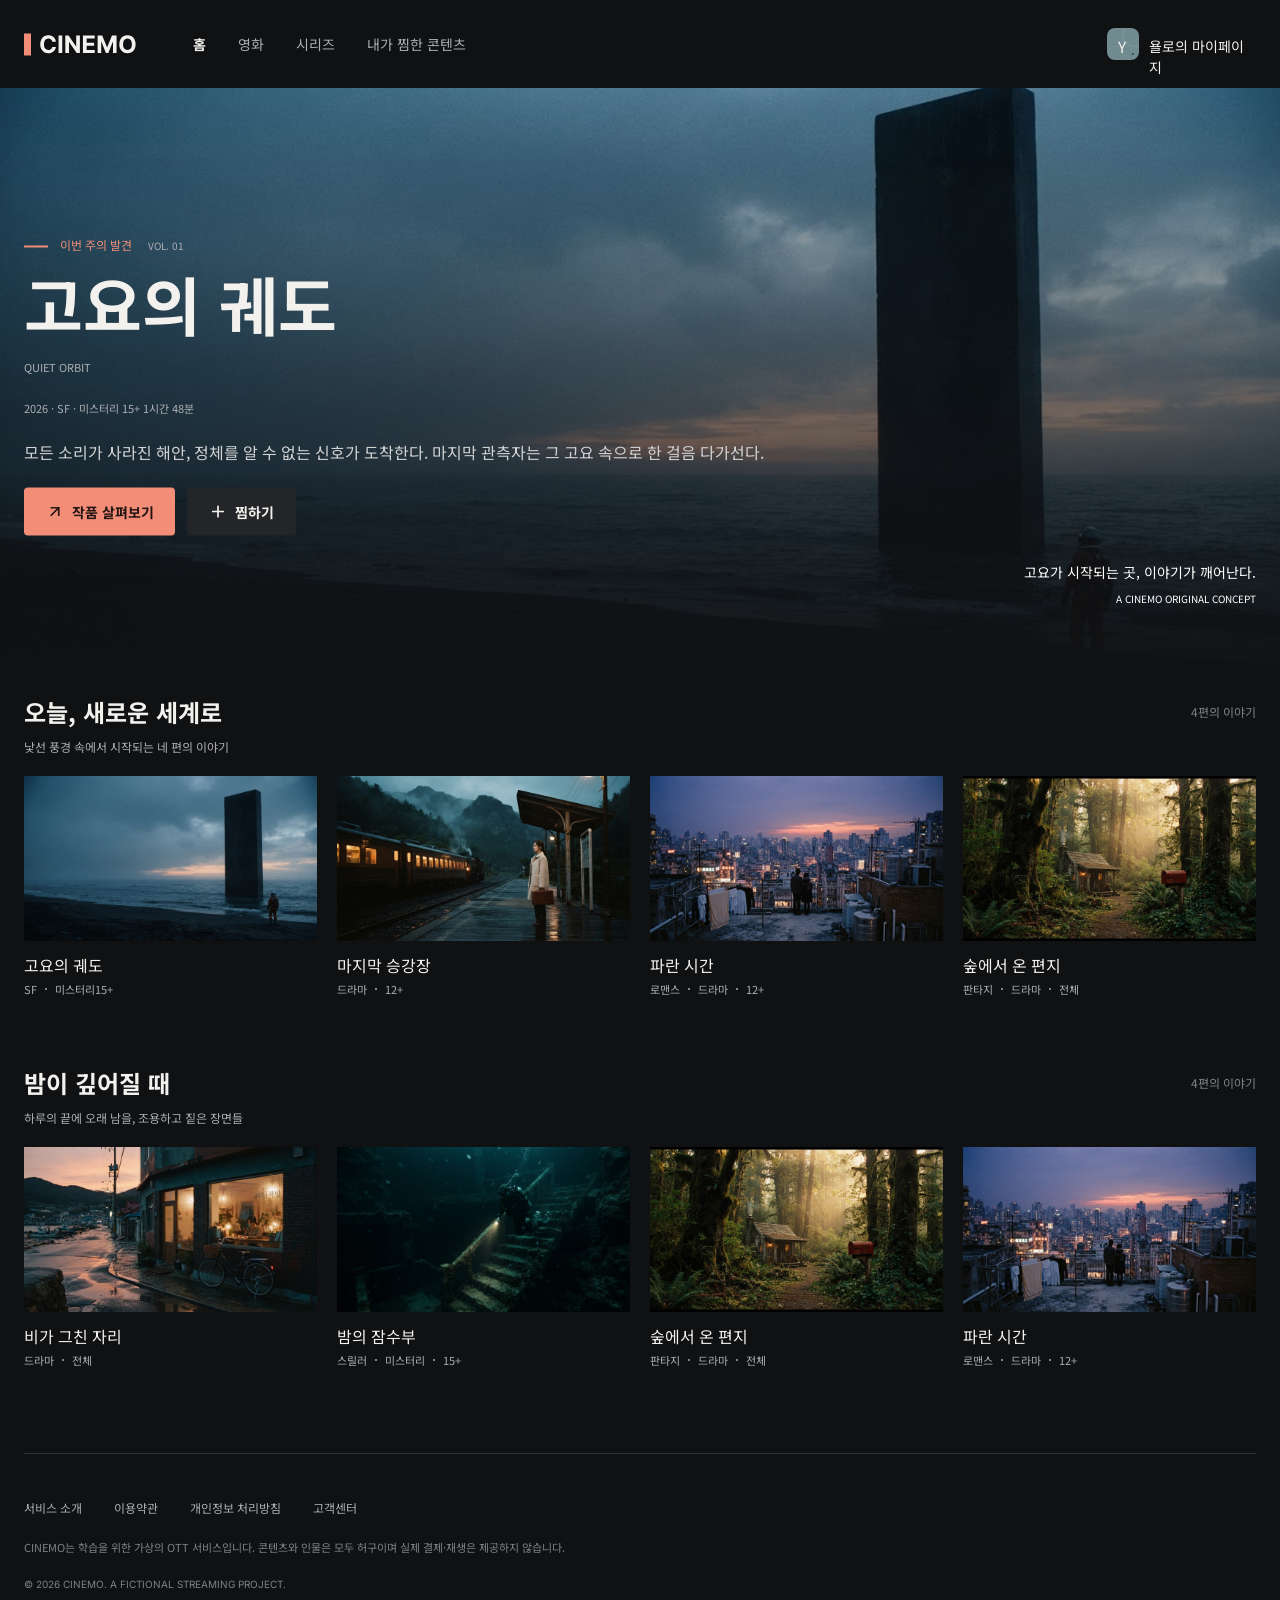
==== commit 39d8f3a6: "폰트 개별 작성(수정) 및 메인 페이지 무비 컨테이너 768px 변경" ====
--- a/index.html
+++ b/index.html
@@ -9,11 +9,17 @@
 
     <link rel="preconnect" href="https://fonts.googleapis.com" />
     <link rel="preconnect" href="https://fonts.gstatic.com" crossorigin />
+    <!-- 영문 : Inter -->
     <link
-      href="https://fonts.googleapis.com/css2?family=Inter:wght@400;500;600;700&family=Noto+Sans+KR:wght@400;500;600;700&display=swap"
+      href="https://fonts.googleapis.com/css2?family=Inter:wght@400;500;600;700&display=swap"
       rel="stylesheet"
     />
 
+    <!-- 한국어 : Noto Sans KR -->
+    <link
+      href="https://fonts.googleapis.com/css2?family=Noto+Sans+KR:wght@400;500;600;700&display=swap"
+      rel="stylesheet"
+    />
     <title>cinemo</title>
   </head>
 
--- a/styles/style.css
+++ b/styles/style.css
@@ -1,6 +1,7 @@
 /* 공통 Header */
 body {
-  font-family: "Inter", "Noto Sans KR", sans-serif;
+  font-family: "Inter", sans-serif;
+  font-family: "Noto Sans KR", sans-serif;
   margin: 0;
   background-color: #101113;
 }
@@ -470,7 +471,7 @@
 }
 
 /* 메인 페이지-Browse collections 반응형 */
-@media (max-width: 390px) {
+@media (max-width: 768px) {
   .movie-container {
     width: calc(100% - 32px);
     margin: 0 auto;
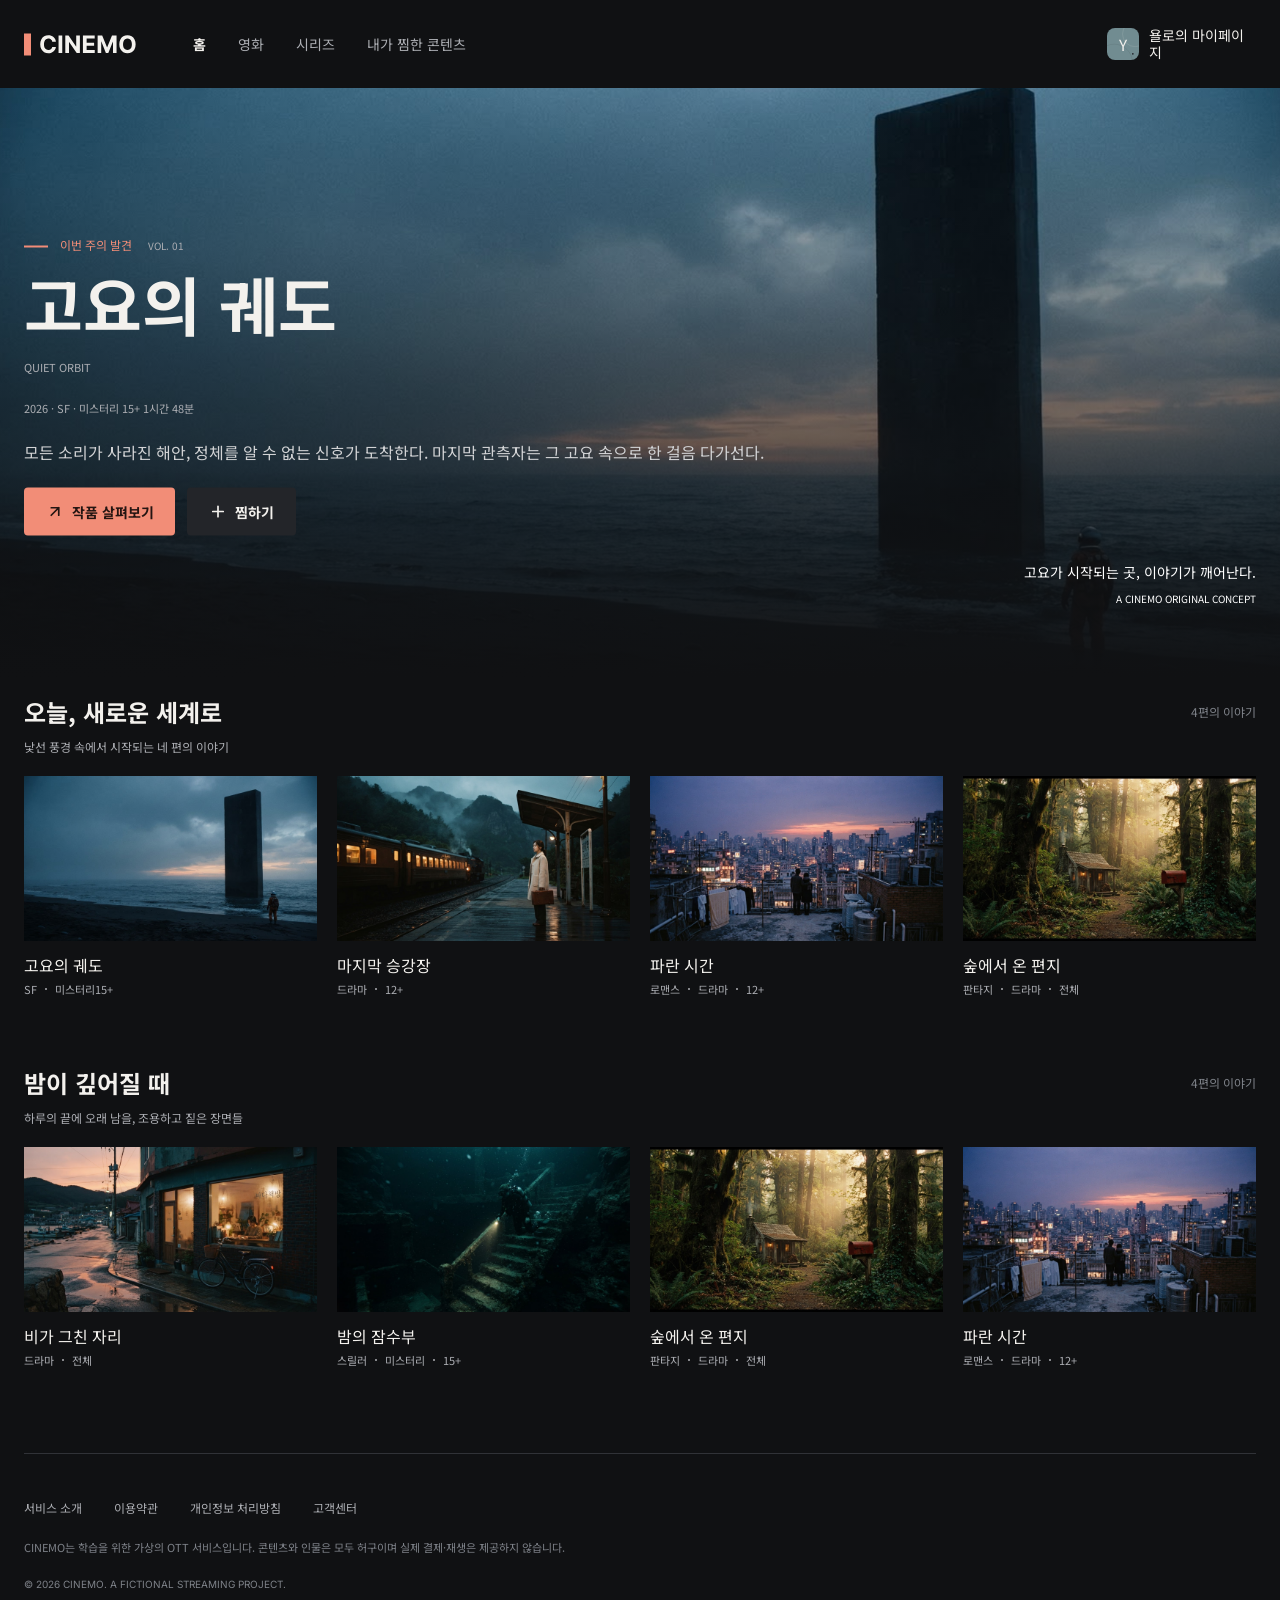
==== commit d53b371e: "헤더/계정설정 너비 수정" ====
--- a/index.html
+++ b/index.html
@@ -27,7 +27,7 @@
     <!--공통 헤더 -->
     <header class="index_header">
       <div class="index_header_desktop">
-        <section class="cinemo_img_box">
+        <h1 class="cinemo_img_box">
           <a href="./index.html" alt="CINEMO 로고">
             <svg
               width="113"
@@ -50,7 +50,7 @@
               </defs>
             </svg>
           </a>
-        </section>
+        </h1>
         <section class="header_nav_desktop">
           <nav>
             <ul class="header_nav_d_li">
--- a/styles/style.css
+++ b/styles/style.css
@@ -1,4 +1,4 @@
-/* 공통 Header */
+/* 공통 */
 body {
   font-family: "Inter", sans-serif;
   font-family: "Noto Sans KR", sans-serif;
@@ -39,6 +39,7 @@
   display: flex;
   flex-direction: row;
   justify-content: space-between;
+  align-items: center;
   gap: 32px;
   font-size: 14px;
   font-weight: 400;
@@ -63,30 +64,35 @@
 
 .main_profile_image {
   position: relative;
+  width: 32px;
+  height: 32px;
+  flex-shrink: 0;
 }
 
 .user_avatar {
   width: 32px;
   height: 32px;
   border-radius: 8px;
-  flex-shrink: 0;
 }
 
 .initial_y {
   color: #f3f1ed;
   font-size: 15.36px;
   width: 11px;
-  height: 19px;
+  line-height: 19px;
   position: absolute;
   top: 6.5px;
-  left: 10.5px;
+  left: 12px;
+  justify-content: center;
+  align-items: center;
 }
 
 .user_my_page {
   font-size: 14px;
   color: #f3f1ed;
   width: 107px;
-  height: 17px;
+  line-height: 17px;
+  align-self: center;
 }
 
 .index_header_mobile {
@@ -136,6 +142,7 @@
     background-color: #101113;
     display: flex;
     flex-direction: row;
+    align-items: center;
     gap: 24px;
     height: 48px;
     box-sizing: border-box;
@@ -762,14 +769,348 @@
   color: #f3f1ed;
 }
 
-/* 마이페이지-Content-내가 찜한 콘텐츠 */
+/* 프로필 선택 페이지 */
+
+.profile_header {
+  width: 100%;
+  height: 88px;
+  display: flex;
+  align-items: center;
+  justify-content: flex-start;
+  box-sizing: border-box;
+}
+
+.profile_header svg {
+  margin-left: 48px;
+}
+
+.profile_main {
+  display: flex;
+  flex-direction: column;
+  align-items: center;
+  width: 100%;
+  padding-top: 116px;
+  padding-bottom: 120px;
+}
+
+.profile_text {
+  color: #f3f1ed;
+  text-align: center;
+}
+
+.profile_text_1 {
+  font-size: 10px;
+  color: #f28d77;
+  margin-bottom: 16px;
+}
+
+.profile_text_2 {
+  font-size: 40px;
+  margin-bottom: 16px;
+  font-weight: bold;
+}
+
+.profile_text_3 {
+  font-size: 15px;
+  color: #acaeb3;
+}
+
+.profile_sec {
+  width: 100%;
+  height: auto;
+  display: flex;
+  justify-content: center;
+  align-items: center;
+  flex-wrap: wrap;
+  gap: 40px;
+  padding: 56px 64px;
+  box-sizing: border-box;
+}
+
+.user_profile_line {
+  display: flex;
+  gap: 40px;
+}
+
+.profile_sec {
+  width: 100%;
+  height: auto;
+  display: flex;
+  justify-content: center;
+  align-items: center;
+  flex-wrap: wrap;
+  gap: 40px;
+  padding: 56px 24px;
+  box-sizing: border-box;
+}
+
+.user_profile {
+  width: min(152px, 100%);
+  height: auto;
+  flex: 0 1 152px;
+  min-width: 0;
+}
+
+.user_profile_photo {
+  width: 100%;
+  height: auto;
+  margin-bottom: 16px;
+  cursor: pointer;
+}
+
+.user_profile_photo img {
+  width: 100%;
+  height: 100%;
+  display: block;
+  object-fit: cover;
+}
+
+.user_profile_info {
+  width: 100%;
+  cursor: pointer;
+}
+
+.user_profile_username {
+  text-align: center;
+  font-size: 18px;
+  color: #f3f1ed;
+  cursor: pointer;
+}
+
+.user_profile_about {
+  text-align: center;
+  font-size: 11px;
+  color: #acaeb3;
+}
+
+.profile_btn {
+  display: flex;
+  height: 48px;
+  width: 138px;
+  align-items: center;
+  justify-content: center;
+  background: transparent;
+  border: 1px solid #303237;
+  color: #f3f1ed;
+  font-size: 14px;
+  border-radius: 4px;
+  gap: 8px;
+  cursor: pointer;
+}
+
+.profile_btn img {
+  height: 18px;
+  width: 18px;
+}
+
+.profile_btn_a {
+  text-decoration: none;
+}
+
+.profile_footer {
+  width: 100%;
+  height: 100%;
+  font-size: 11px;
+  color: #7e8289;
+  text-align: center;
+}
+
+/* 프로필 선택 페이지 반응형 */
+@media (max-width: 390px) {
+  .profile_header {
+    height: 72px;
+  }
+
+  .profile_header svg {
+    margin-left: 24px;
+  }
+
+  .profile_main {
+    padding-bottom: 56px;
+    padding-top: 56px;
+  }
+
+  .profile_text_2 {
+    font-size: 28px;
+  }
+
+  .profile_text_3 {
+    font-size: 13px;
+  }
+
+  .profile_sec {
+    padding-left: 24px;
+    padding-right: 24px;
+  }
+
+  .profile_header img {
+    margin-left: 24px;
+  }
+
+  .user_profile_line {
+    gap: 32px;
+  }
+
+  .profile_sec {
+    gap: 32px;
+  }
+}
+
+/* 마이 페이지*/
+/* 마이페이지 타이틀 */
+.my-page {
+  box-sizing: border-box;
+  display: flex;
+  flex-direction: column;
+  width: 100%;
+  padding: 56px 64px 48px;
+  gap: 48px;
+  background-color: #101113;
+}
+
+.title {
+  box-sizing: border-box;
+}
+
+.label {
+  font-family: "Inter", sans-serif;
+  font-size: 11px;
+  line-height: auto;
+  color: #f28d77;
+}
+
+.page {
+  font-family: "Noto Sans KR", sans-serif;
+  font-size: 40px;
+  font-weight: 700;
+  color: #f3f1ed;
+  padding-top: 12px;
+}
+
+.description {
+  font-family: "Noto Sans KR", sans-serif;
+  font-size: 15px;
+  line-height: 170%;
+  color: #acaeb3;
+  padding-top: 12px;
+}
+
+/* 내 계정 */
+.profile {
+  box-sizing: border-box;
+  background-color: #1a1c1f;
+  padding: 32px 32px;
+  border-radius: 4px;
+  display: flex;
+  align-items: center;
+  justify-content: space-between;
+}
+
+.my-profile {
+  display: flex;
+  gap: 28px;
+}
+
+.my-profile-icon {
+  display: flex;
+  justify-content: center;
+  align-items: center;
+}
+
+.profile-name {
+  position: absolute;
+  z-index: 1;
+  font-family: "Inter", sans-serif;
+  font-size: 42.24px;
+  line-height: 0;
+  color: #f3f1ed;
+  margin: 0;
+}
+
+.my-profile img {
+  position: relative;
+  width: 88px;
+  height: 88px;
+}
+
+.profile-card {
+  display: flex;
+  flex-direction: column;
+  gap: 8px;
+}
+
+.name {
+  display: flex;
+  align-items: center;
+  gap: 12px;
+}
+
+.my-name {
+  font-family: "Noto Sans KR", sans-serif;
+  font-size: 28px;
+  font-weight: 700;
+  color: #f3f1ed;
+}
+
+.badge {
+  font-family: "Noto Sans KR", sans-serif;
+  font-size: 11px;
+  color: #f28d77;
+}
+
+.message {
+  font-family: "Noto Sans KR", sans-serif;
+  font-size: 13px;
+  color: #acaeb3;
+}
+
+.date-ing {
+  font-family: "Noto Sans KR", sans-serif;
+  font-size: 11px;
+  color: #7e8289;
+}
+
+.date {
+  display: none;
+}
+.btn-change {
+  display: flex;
+  justify-content: center;
+  align-items: center;
+}
+
+.btn-change button {
+  border: 1px solid #303237;
+  border-radius: 4px;
+  background-color: transparent;
+  height: 48px;
+  display: flex;
+  align-items: center;
+  justify-content: center;
+  gap: 8px;
+  padding: 22px;
+}
+
+.btn-change img {
+  width: 15px;
+  height: 13.5px;
+}
+
+.btn-change a {
+  text-decoration: none;
+  font-family: "Noto Sans KR", sans-serif;
+  font-size: 14px;
+  font-weight: 400;
+  color: #f3f1ed;
+}
+
+/* 내가 찜한 콘텐츠 */
 .my-picks {
   box-sizing: border-box;
   display: flex;
   flex-direction: column;
   width: 100%;
   gap: 24px;
-
   background-color: #101113;
   color: white;
 }
@@ -794,7 +1135,8 @@
   color: #7e8289;
 }
 
-.my-picks-list {
+/* 내가 찜한 콘텐츠 목록 */
+.my-picks-list-li {
   display: grid;
   grid-template-columns: repeat(4, 1fr);
   gap: 20px;
@@ -803,29 +1145,34 @@
 }
 
 .my-picks-image {
+  position: relative;
   display: flex;
   width: 100%;
   justify-content: flex-end;
   align-items: flex-start;
 }
 
-.my-picks-image img {
-  width: 100%;
-  padding-bottom: 12px;
+.my-picks-image input[type="checkbox"] {
+  display: none;
 }
 
 .my-picks-image .check {
   position: absolute;
-  box-sizing: border-box;
+  top: 0;
+  right: 0;
+  margin: 10px;
+  padding: 0;
   width: 28px;
   height: 28px;
-  margin: 10px;
-  padding: 6px;
-  background-color: #101113;
-  opacity: 85.1%;
-  border-radius: 4px;
-}
-
+  cursor: pointer;
+}
+
+/* 체크 해제 상태 */
+.my-picks-image input:not(:checked) + .check svg path {
+  opacity: 0;
+}
+
+/* 영화 정보 */
 .movie-title {
   font-family: "Noto Sans KR", sans-serif;
   font-size: 16px;
@@ -855,8 +1202,16 @@
   content: "";
 }
 
-/* 마이페이지-Content 반응형 */
+/* 반응형 */
 @media screen and (max-width: 768px) {
+  main {
+    gap: 36px;
+  }
+
+  .my-page {
+    padding: 36px 24px;
+  }
+
   .page {
     font-size: 30px;
   }
@@ -882,6 +1237,12 @@
     font-size: 30.72px;
   }
 
+  .my-profile img {
+    position: relative;
+    width: 66px;
+    height: 66px;
+  }
+
   .my-name {
     font-family: "Noto Sans KR", sans-serif;
     font-size: 22px;
@@ -893,16 +1254,15 @@
     display: none;
   }
 
-  .btn-change {
-    justify-content: space-between;
-  }
-
   .date {
+    display: flex;
     font-family: "Noto Sans KR", sans-serif;
     font-size: 11px;
     color: #7e8289;
-
-    display: flex;
+  }
+
+  .btn-change {
+    justify-content: space-between;
   }
 
   .btn-change button {
@@ -925,527 +1285,6 @@
     font-size: 20px;
   }
 
-  .my-picks-list {
-    grid-template-columns: repeat(2, minmax(0, 1fr));
-    gap: 24px 16px;
-  }
-
-  .movie-title {
-    font-size: 14px;
-  }
-}
-
-/* 프로필 선택 페이지 */
-
-.profile_header {
-  width: 100%;
-  height: 88px;
-  display: flex;
-  align-items: center;
-  justify-content: flex-start;
-  box-sizing: border-box;
-}
-
-.profile_header svg {
-  margin-left: 48px;
-}
-
-.profile_main {
-  display: flex;
-  flex-direction: column;
-  align-items: center;
-  width: 100%;
-  padding-top: 116px;
-  padding-bottom: 120px;
-}
-
-.profile_text {
-  color: #f3f1ed;
-  text-align: center;
-}
-
-.profile_text_1 {
-  font-size: 10px;
-  color: #f28d77;
-  margin-bottom: 16px;
-}
-
-.profile_text_2 {
-  font-size: 40px;
-  margin-bottom: 16px;
-  font-weight: bold;
-}
-
-.profile_text_3 {
-  font-size: 15px;
-  color: #acaeb3;
-}
-
-.profile_sec {
-  width: 100%;
-  height: auto;
-  display: flex;
-  justify-content: center;
-  align-items: center;
-  flex-wrap: wrap;
-  gap: 40px;
-  padding: 56px 64px;
-  box-sizing: border-box;
-}
-
-.user_profile_line {
-  display: flex;
-  gap: 40px;
-}
-
-.profile_sec {
-  width: 100%;
-  height: auto;
-  display: flex;
-  justify-content: center;
-  align-items: center;
-  flex-wrap: wrap;
-  gap: 40px;
-  padding: 56px 24px;
-  box-sizing: border-box;
-}
-
-.user_profile {
-  width: min(152px, 100%);
-  height: auto;
-  flex: 0 1 152px;
-  min-width: 0;
-}
-
-.user_profile_photo {
-  width: 100%;
-  height: auto;
-  margin-bottom: 16px;
-  cursor: pointer;
-}
-
-.user_profile_photo img {
-  width: 100%;
-  height: 100%;
-  display: block;
-  object-fit: cover;
-}
-
-.user_profile_info {
-  width: 100%;
-  cursor: pointer;
-}
-
-.user_profile_username {
-  text-align: center;
-  font-size: 18px;
-  color: #f3f1ed;
-  cursor: pointer;
-}
-
-.user_profile_about {
-  text-align: center;
-  font-size: 11px;
-  color: #acaeb3;
-}
-
-.profile_btn {
-  display: flex;
-  height: 48px;
-  width: 138px;
-  align-items: center;
-  justify-content: center;
-  background: transparent;
-  border: 1px solid #303237;
-  color: #f3f1ed;
-  font-size: 14px;
-  border-radius: 4px;
-  gap: 8px;
-  cursor: pointer;
-}
-
-.profile_btn img {
-  height: 18px;
-  width: 18px;
-}
-
-.profile_btn_a {
-  text-decoration: none;
-}
-
-.profile_footer {
-  width: 100%;
-  height: 100%;
-  font-size: 11px;
-  color: #7e8289;
-  text-align: center;
-}
-
-/* 프로필 선택 페이지 반응형 */
-@media (max-width: 390px) {
-  .profile_header {
-    height: 72px;
-  }
-
-  .profile_header svg {
-    margin-left: 24px;
-  }
-
-  .profile_main {
-    padding-bottom: 56px;
-    padding-top: 56px;
-  }
-
-  .profile_text_2 {
-    font-size: 28px;
-  }
-
-  .profile_text_3 {
-    font-size: 13px;
-  }
-
-  .profile_sec {
-    padding-left: 24px;
-    padding-right: 24px;
-  }
-
-  .profile_header img {
-    margin-left: 24px;
-  }
-
-  .user_profile_line {
-    gap: 32px;
-  }
-
-  .profile_sec {
-    gap: 32px;
-  }
-}
-
-/* 마이 페이지*/
-/* 마이페이지 타이틀 */
-.my-page {
-  box-sizing: border-box;
-  display: flex;
-  flex-direction: column;
-  width: 100%;
-  padding: 56px 64px 48px;
-  gap: 48px;
-  background-color: #101113;
-}
-
-.title {
-  box-sizing: border-box;
-}
-
-.label {
-  font-family: "Inter", sans-serif;
-  font-size: 11px;
-  line-height: auto;
-  color: #f28d77;
-}
-
-.page {
-  font-family: "Noto Sans KR", sans-serif;
-  font-size: 40px;
-  font-weight: 700;
-  color: #f3f1ed;
-  padding-top: 12px;
-}
-
-.description {
-  font-family: "Noto Sans KR", sans-serif;
-  font-size: 15px;
-  line-height: 170%;
-  color: #acaeb3;
-  padding-top: 12px;
-}
-
-/* 내 계정 */
-.profile {
-  box-sizing: border-box;
-  background-color: #1a1c1f;
-  padding: 32px 32px;
-  border-radius: 4px;
-  display: flex;
-  align-items: center;
-  justify-content: space-between;
-}
-
-.my-profile {
-  display: flex;
-  gap: 28px;
-}
-
-.my-profile-icon {
-  display: flex;
-  justify-content: center;
-  align-items: center;
-}
-
-.profile-name {
-  position: absolute;
-  z-index: 1;
-  font-family: "Inter", sans-serif;
-  font-size: 42.24px;
-  line-height: 0;
-  color: #f3f1ed;
-  margin: 0;
-}
-
-.my-profile img {
-  position: relative;
-  width: 88px;
-  height: 88px;
-}
-
-.profile-card {
-  display: flex;
-  flex-direction: column;
-  gap: 8px;
-}
-
-.name {
-  display: flex;
-  align-items: center;
-  gap: 12px;
-}
-
-.my-name {
-  font-family: "Noto Sans KR", sans-serif;
-  font-size: 28px;
-  font-weight: 700;
-  color: #f3f1ed;
-}
-
-.badge {
-  font-family: "Noto Sans KR", sans-serif;
-  font-size: 11px;
-  color: #f28d77;
-}
-
-.message {
-  font-family: "Noto Sans KR", sans-serif;
-  font-size: 13px;
-  color: #acaeb3;
-}
-
-.date-ing {
-  font-family: "Noto Sans KR", sans-serif;
-  font-size: 11px;
-  color: #7e8289;
-}
-
-.date {
-  display: none;
-}
-.btn-change {
-  display: flex;
-  justify-content: center;
-  align-items: center;
-}
-
-.btn-change button {
-  border: 1px solid #303237;
-  border-radius: 4px;
-  background-color: transparent;
-  height: 48px;
-  display: flex;
-  align-items: center;
-  justify-content: center;
-  gap: 8px;
-  padding: 22px;
-}
-
-.btn-change img {
-  width: 15px;
-  height: 13.5px;
-}
-
-.btn-change a {
-  text-decoration: none;
-  font-family: "Noto Sans KR", sans-serif;
-  font-size: 14px;
-  font-weight: 400;
-  color: #f3f1ed;
-}
-
-/* 내가 찜한 콘텐츠 */
-.my-picks {
-  box-sizing: border-box;
-  display: flex;
-  flex-direction: column;
-  width: 100%;
-  gap: 24px;
-  height: 100%;
-  background-color: #101113;
-  color: white;
-}
-
-.my-picks-header {
-  display: flex;
-  justify-content: space-between;
-  align-items: center;
-}
-
-.my-picks-title {
-  font-family: "Noto Sans KR", sans-serif;
-  font-size: 24px;
-  font-weight: 700;
-  margin: 0;
-  color: #f3f1ed;
-}
-
-.my-picks-count {
-  font-family: "Noto Sans KR", sans-serif;
-  font-size: 12px;
-  color: #7e8289;
-}
-
-.my-picks-list-li {
-  display: grid;
-  grid-template-columns: repeat(4, 1fr);
-  gap: 20px;
-  justify-content: flex-start;
-  align-items: center;
-  height: 100%;
-}
-
-.my-picks-image {
-  display: flex;
-  width: 100%;
-  justify-content: flex-end;
-  align-items: flex-start;
-}
-
-.my-picks-image img {
-  width: 100%;
-  padding-bottom: 12px;
-}
-
-.my-picks-image .check {
-  position: absolute;
-  box-sizing: border-box;
-  width: 28px;
-  height: 28px;
-  margin: 10px;
-  padding: 6px;
-  background-color: #101113;
-  opacity: 85.1%;
-  border-radius: 4px;
-}
-
-.movie-title {
-  font-family: "Noto Sans KR", sans-serif;
-  font-size: 16px;
-  color: #f3f1ed;
-  margin: 0;
-  padding-bottom: 4px;
-  white-space: nowrap;
-}
-
-.movie-info {
-  display: flex;
-  align-items: center;
-  font-family: "Noto Sans KR", sans-serif;
-  font-size: 11px;
-  color: #acaeb3;
-  margin: 0;
-  white-space: nowrap;
-}
-
-.movie-info-dot::after {
-  display: inline-block;
-  width: 2px;
-  height: 2px;
-  border-radius: 50px;
-  margin: 0 8px 4px;
-  background-color: #acaeb3;
-  content: "";
-}
-
-/* 반응형 */
-@media screen and (max-width: 768px) {
-  main {
-    gap: 36px;
-  }
-
-  .my-page {
-    padding: 36px 24px;
-  }
-
-  .page {
-    font-size: 30px;
-  }
-
-  .description {
-    font-size: 13px;
-  }
-
-  .profile {
-    flex-direction: column;
-    padding: 24px;
-    align-items: stretch;
-    gap: 24px;
-  }
-
-  .my-profile {
-    gap: 20px;
-  }
-
-  .profile-name {
-    font-size: 30.72px;
-  }
-
-  .my-profile img {
-    position: relative;
-    width: 66px;
-    height: 66px;
-  }
-
-  .my-name {
-    font-family: "Noto Sans KR", sans-serif;
-    font-size: 22px;
-    font-weight: 700;
-    color: #f3f1ed;
-  }
-
-  .date-ing {
-    display: none;
-  }
-
-  .btn-change {
-    justify-content: space-between;
-  }
-
-  .date {
-    font-family: "Noto Sans KR", sans-serif;
-    font-size: 11px;
-    color: #7e8289;
-
-    display: flex;
-  }
-
-  .btn-change button {
-    height: 40px;
-  }
-
-  .btn-change img {
-    display: none;
-  }
-
-  .btn-change a {
-    text-decoration: none;
-    font-family: "Noto Sans KR", sans-serif;
-    font-size: 13px;
-    font-weight: 400;
-    color: #f3f1ed;
-  }
-
-  .my-picks-title {
-    font-size: 20px;
-  }
-
   .my-picks-list-li {
     grid-template-columns: repeat(2, minmax(0, 1fr));
     gap: 24px 16px;
@@ -1457,21 +1296,19 @@
 }
 
 /*마이페이지-계정 설정 섹션*/
-.aaccount_settings_section {
+
+.account_settings_desktop {
   width: calc(100% - 48px);
   max-width: 1312px;
-}
-
-.account_settings_desktop {
-  width: 100%;
-  height: 417px;
-  background-color: #101113;
-  color: #f3f1ed;
-  box-sizing: border-box;
-  padding: 0px 64px 64px;
+  margin: 0 auto;
+  height: 353px;
+  color: #f3f1ed;
+  box-sizing: border-box;
+  padding: 0px 0px 64px;
   display: flex;
   flex-direction: column;
   justify-content: space-between;
+  background-color: #101113;
 }
 
 .account_settings_h3 {
@@ -1543,10 +1380,6 @@
 }
 
 @media screen and (max-width: 768px) {
-  .aaccount_settings_section {
-    width: calc(100% - 32px);
-  }
-
   .account_settings_desktop {
     display: none;
   }
@@ -1556,10 +1389,11 @@
     flex-direction: column;
     justify-content: space-between;
     background-color: #101113;
-    width: 100%;
-    height: 428px;
+    width: calc(100% - 32px);
+    margin: 0 auto;
+    height: 388px;
     box-sizing: border-box;
-    padding: 0px 24px 40px;
+    padding: 0px 0px 40px;
   }
 
   .account_settings_h3 {
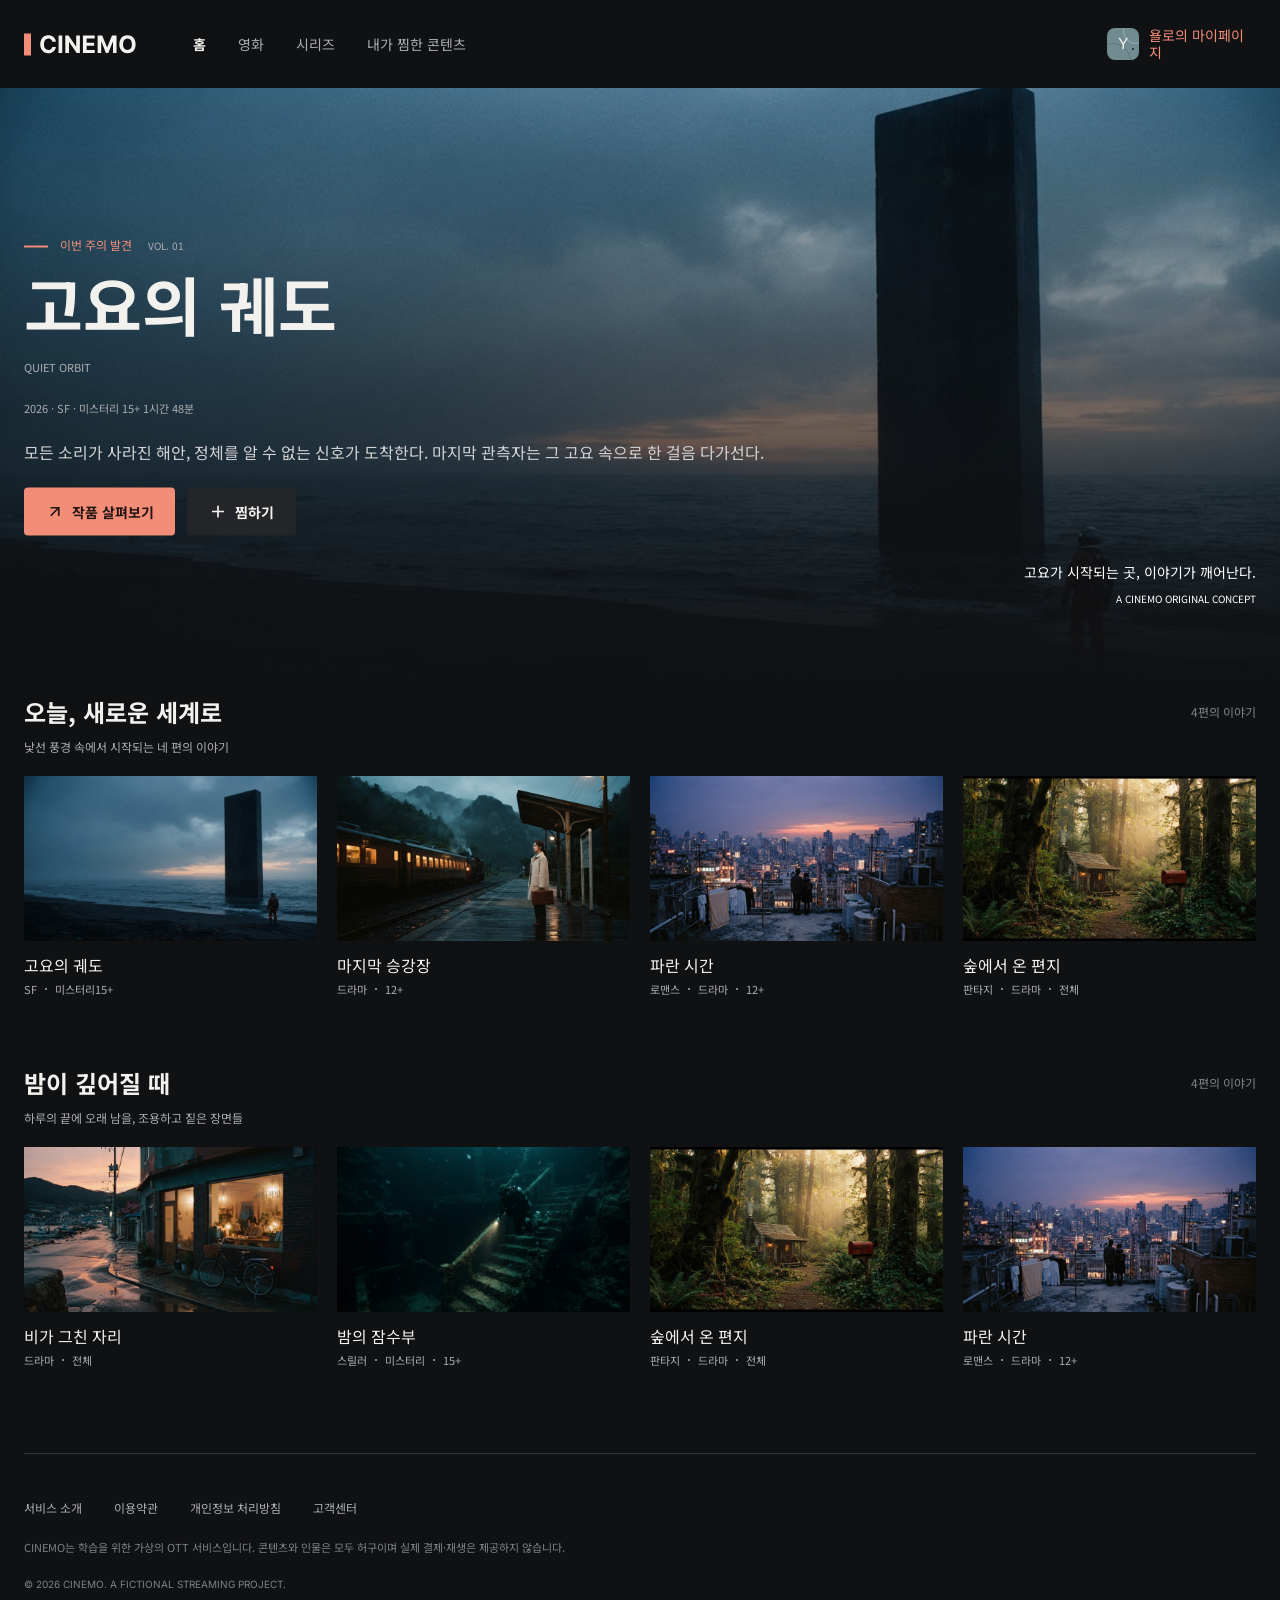
==== commit 1e0629b6: "아이콘 이미지 수정" ====
--- a/index.html
+++ b/index.html
@@ -71,17 +71,17 @@
           </nav>
         </section>
         <section class="header_profile_container">
-          <div>
-            <a class="main_profile_image" href="./mypage.html">
-              <img
-                src="./imgs/avatar-seoyeon.svg"
-                alt="프로필 이미지"
-                class="user_avatar"
-              />
-              <p class="initial_y">Y</p>
-            </a>
-          </div>
-          <a class="user_my_page" href="./mypage.html">욜로의 마이페이지</a>
+          <a class="main_profile_image" href="./mypage.html">
+            <div class="header-profile">
+              <div class="header-profile-name">
+                <span class="initial_y">Y</span>
+                <span class="header-profile-dot"></span>
+              </div>
+            </div>
+          </a>
+          <a class="user_my_page" href="./mypage.html" style="color: #f28d77"
+            >욜로의 마이페이지</a
+          >
         </section>
       </div>
       <div class="index_header_mobile">
--- a/styles/style.css
+++ b/styles/style.css
@@ -69,22 +69,77 @@
   flex-shrink: 0;
 }
 
-.user_avatar {
+.header-profile {
   width: 32px;
   height: 32px;
   border-radius: 8px;
+  flex-shrink: 0;
+  position: relative;
+  display: flex;
+  justify-content: center;
+  align-items: center;
+  overflow: hidden;
+}
+
+.header-profile-name {
+  width: 100%;
+  height: 100%;
+  border-radius: 8%;
+  background-color: #718c91;
+  display: flex;
+  align-items: center;
+  justify-content: center;
+
+  font-family: "Inter", sans-serif;
+  font-size: 15.36px;
+  line-height: auto;
+  color: #f3f1ed;
+}
+
+/* 흰색 원형 무늬 */
+.header-profile-name::before {
+  content: "";
+  position: absolute;
+  width: 25.6px;
+  height: 25.6px;
+  top: -10px;
+  right: -10px;
+
+  border: 1px solid #f3f1ed;
+  opacity: 31.37%;
+  border-radius: 50%;
+  z-index: 0;
+}
+
+/* 검은색 원형 무늬 */
+.header-profile-name::after {
+  content: "";
+  position: absolute;
+  width: 36.8px;
+  height: 36.8px;
+  left: -13px;
+  bottom: -20px;
+
+  border: 1px solid #101113;
+  opacity: 18.82%;
+  border-radius: 50%;
+  z-index: 0;
 }
 
 .initial_y {
-  color: #f3f1ed;
-  font-size: 15.36px;
-  width: 11px;
-  line-height: 19px;
+  position: relative;
+  z-index: 1;
+}
+
+.header-profile-dot {
+  width: 1.76px;
+  height: 1.76px;
+  background-color: #24272d;
+  border-radius: 50%;
+
   position: absolute;
-  top: 6.5px;
-  left: 12px;
-  justify-content: center;
-  align-items: center;
+  right: 5px;
+  bottom: 10px;
 }
 
 .user_my_page {
@@ -600,15 +655,18 @@
 }
 
 /* 마이페이지-Content */
+.main-container {
+  max-width: 1312px;
+  width: calc(100% - 48px);
+  margin: 0 auto;
+}
+
 .my-page {
   box-sizing: border-box;
   display: flex;
   flex-direction: column;
-  width: 100%;
-  padding: 56px 64px;
+  padding: 0 0 64px;
   gap: 48px;
-
-  background-color: #101113;
 }
 
 .title {
@@ -651,19 +709,28 @@
 
 .my-profile {
   display: flex;
+  align-items: center;
   gap: 28px;
 }
 
 .my-profile-icon {
-  display: flex;
-  justify-content: center;
-  align-items: center;
-}
-
-.profile-name {
   width: 88px;
   height: 88px;
   border-radius: 8%;
+  flex-shrink: 0;
+  position: relative;
+  display: flex;
+  justify-content: center;
+  align-items: center;
+  overflow: hidden;
+}
+
+.profile-name {
+  width: 100%;
+  height: 100%;
+  border-radius: 8%;
+  box-sizing: border-box;
+  position: relative;
   background-color: #718c91;
   display: flex;
   align-items: center;
@@ -681,9 +748,13 @@
   position: absolute;
   width: 70.4px;
   height: 70.4px;
+  top: -20px;
+  right: -30px;
 
   border: 1px solid #f3f1ed;
+  opacity: 31.37%;
   border-radius: 50%;
+  z-index: 0;
 }
 
 /* 검은색 원형 무늬 */
@@ -692,9 +763,29 @@
   position: absolute;
   width: 101.2px;
   height: 101.2px;
-
-  border: 1px solid red;
+  left: -30px;
+  bottom: -57px;
+
+  border: 1px solid #101113;
+  opacity: 18.82%;
   border-radius: 50%;
+  z-index: 0;
+}
+
+.profile-letter {
+  position: relative;
+  z-index: 1;
+}
+
+.profile-dot {
+  width: 4.84px;
+  height: 4.84px;
+  background-color: #24272d;
+  border-radius: 50%;
+
+  position: absolute;
+  right: 15px;
+  bottom: 15px;
 }
 
 .profile-card {
@@ -954,154 +1045,6 @@
   .profile_sec {
     gap: 32px;
   }
-}
-
-/* 마이 페이지*/
-/* 마이페이지 타이틀 */
-.my-page {
-  box-sizing: border-box;
-  display: flex;
-  flex-direction: column;
-  width: 100%;
-  padding: 56px 64px 48px;
-  gap: 48px;
-  background-color: #101113;
-}
-
-.title {
-  box-sizing: border-box;
-}
-
-.label {
-  font-family: "Inter", sans-serif;
-  font-size: 11px;
-  line-height: auto;
-  color: #f28d77;
-}
-
-.page {
-  font-family: "Noto Sans KR", sans-serif;
-  font-size: 40px;
-  font-weight: 700;
-  color: #f3f1ed;
-  padding-top: 12px;
-}
-
-.description {
-  font-family: "Noto Sans KR", sans-serif;
-  font-size: 15px;
-  line-height: 170%;
-  color: #acaeb3;
-  padding-top: 12px;
-}
-
-/* 내 계정 */
-.profile {
-  box-sizing: border-box;
-  background-color: #1a1c1f;
-  padding: 32px 32px;
-  border-radius: 4px;
-  display: flex;
-  align-items: center;
-  justify-content: space-between;
-}
-
-.my-profile {
-  display: flex;
-  gap: 28px;
-}
-
-.my-profile-icon {
-  display: flex;
-  justify-content: center;
-  align-items: center;
-}
-
-.profile-name {
-  position: absolute;
-  z-index: 1;
-  font-family: "Inter", sans-serif;
-  font-size: 42.24px;
-  line-height: 0;
-  color: #f3f1ed;
-  margin: 0;
-}
-
-.my-profile img {
-  position: relative;
-  width: 88px;
-  height: 88px;
-}
-
-.profile-card {
-  display: flex;
-  flex-direction: column;
-  gap: 8px;
-}
-
-.name {
-  display: flex;
-  align-items: center;
-  gap: 12px;
-}
-
-.my-name {
-  font-family: "Noto Sans KR", sans-serif;
-  font-size: 28px;
-  font-weight: 700;
-  color: #f3f1ed;
-}
-
-.badge {
-  font-family: "Noto Sans KR", sans-serif;
-  font-size: 11px;
-  color: #f28d77;
-}
-
-.message {
-  font-family: "Noto Sans KR", sans-serif;
-  font-size: 13px;
-  color: #acaeb3;
-}
-
-.date-ing {
-  font-family: "Noto Sans KR", sans-serif;
-  font-size: 11px;
-  color: #7e8289;
-}
-
-.date {
-  display: none;
-}
-.btn-change {
-  display: flex;
-  justify-content: center;
-  align-items: center;
-}
-
-.btn-change button {
-  border: 1px solid #303237;
-  border-radius: 4px;
-  background-color: transparent;
-  height: 48px;
-  display: flex;
-  align-items: center;
-  justify-content: center;
-  gap: 8px;
-  padding: 22px;
-}
-
-.btn-change img {
-  width: 15px;
-  height: 13.5px;
-}
-
-.btn-change a {
-  text-decoration: none;
-  font-family: "Noto Sans KR", sans-serif;
-  font-size: 14px;
-  font-weight: 400;
-  color: #f3f1ed;
 }
 
 /* 내가 찜한 콘텐츠 */
@@ -1202,14 +1145,11 @@
   content: "";
 }
 
-/* 반응형 */
+/* 마이페이지 반응형 */
 @media screen and (max-width: 768px) {
-  main {
-    gap: 36px;
-  }
-
-  .my-page {
-    padding: 36px 24px;
+  .main-container {
+    width: calc(100% - 48px);
+    margin: 0 auto;
   }
 
   .page {
@@ -1231,16 +1171,45 @@
     gap: 20px;
   }
 
+  .my-profile-icon {
+    width: 64px;
+    height: 64px;
+  }
+
   .profile-name {
     width: 64px;
     height: 64px;
     font-size: 30.72px;
   }
 
-  .my-profile img {
-    position: relative;
-    width: 66px;
-    height: 66px;
+  /* 흰색 원형 무늬 */
+  .profile-name::before {
+    width: 51.2px;
+    height: 51.2px;
+    top: -15px;
+    right: -20px;
+  }
+
+  /* 검은색 원형 무늬 */
+  .profile-name::after {
+    content: "";
+    position: absolute;
+    width: 73.6px;
+    height: 73.6px;
+    left: -25px;
+    bottom: -43px;
+
+    border: 1px solid #101113;
+    opacity: 18.82%;
+    border-radius: 50%;
+    z-index: 0;
+  }
+
+  .profile-dot {
+    width: 4.84px;
+    height: 4.84px;
+    right: 10px;
+    bottom: 10px;
   }
 
   .my-name {
@@ -1303,7 +1272,7 @@
   margin: 0 auto;
   height: 353px;
   color: #f3f1ed;
-  box-sizing: border-box;
+  box-sizing: content-box;
   padding: 0px 0px 64px;
   display: flex;
   flex-direction: column;
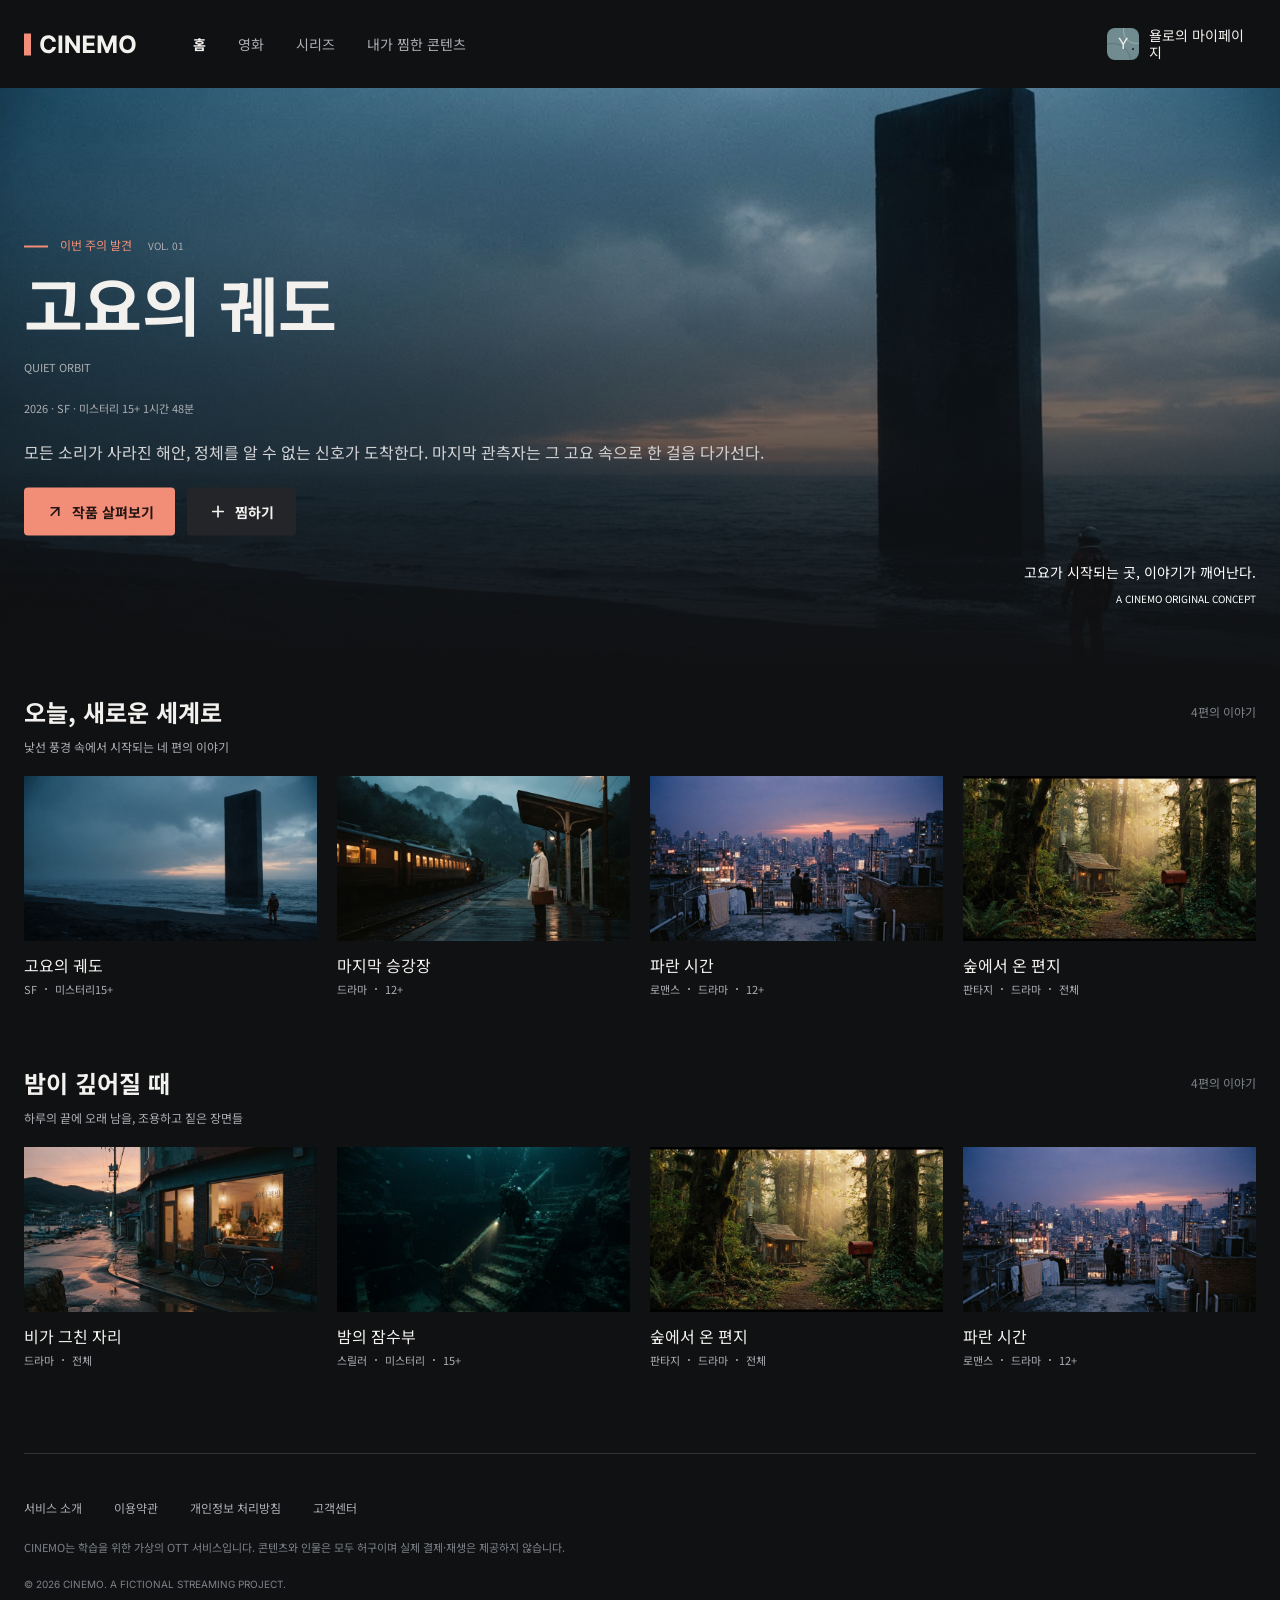
==== commit 94eb778b: "모든페이지 너비값 확인" ====
--- a/index.html
+++ b/index.html
@@ -79,7 +79,7 @@
               </div>
             </div>
           </a>
-          <a class="user_my_page" href="./mypage.html" style="color: #f28d77"
+          <a class="user_my_page" href="./mypage.html" style="color: #f3f1ed"
             >욜로의 마이페이지</a
           >
         </section>
--- a/styles/style.css
+++ b/styles/style.css
@@ -4,6 +4,10 @@
   font-family: "Noto Sans KR", sans-serif;
   margin: 0;
   background-color: #101113;
+}
+
+a {
+  text-decoration: none;
 }
 
 /* 공통 헤더*/
@@ -51,6 +55,7 @@
 .cinemo_img_box {
   flex-shrink: 0;
   width: 113px;
+  height: 29px;
 }
 
 .header_profile_container {
@@ -391,7 +396,7 @@
   flex-shrink: 0;
 }
 
-@media (max-width: 786px) {
+@media (max-width: 768px) {
   .index_main_1 {
     height: 573px;
   }
@@ -642,7 +647,7 @@
 }
 
 /* 공통 Footer 반응형 */
-@media (max-width: 390px) {
+@media (max-width: 768px) {
   footer {
     width: calc(100% - 32px);
     margin: 0 auto;
@@ -863,23 +868,30 @@
 /* 프로필 선택 페이지 */
 
 .profile_header {
-  width: 100%;
+  width: calc(100% - 48px);
+  max-width: 1312px;
+  margin: 0 auto;
   height: 88px;
   display: flex;
   align-items: center;
   justify-content: flex-start;
-  box-sizing: border-box;
-}
-
-.profile_header svg {
-  margin-left: 48px;
+  flex-direction: row;
+}
+
+.profile_header_logo {
+  width: 113px;
+  height: 29px;
+  flex-shrink: 0;
+  align-items: center;
 }
 
 .profile_main {
   display: flex;
   flex-direction: column;
   align-items: center;
-  width: 100%;
+  width: calc(100% - 48px);
+  max-width: 1312px;
+  margin: 0 auto;
   padding-top: 116px;
   padding-bottom: 120px;
 }
@@ -914,25 +926,13 @@
   align-items: center;
   flex-wrap: wrap;
   gap: 40px;
-  padding: 56px 64px;
+  padding: 56px 0px;
   box-sizing: border-box;
 }
 
 .user_profile_line {
   display: flex;
   gap: 40px;
-}
-
-.profile_sec {
-  width: 100%;
-  height: auto;
-  display: flex;
-  justify-content: center;
-  align-items: center;
-  flex-wrap: wrap;
-  gap: 40px;
-  padding: 56px 24px;
-  box-sizing: border-box;
 }
 
 .user_profile {
@@ -999,7 +999,9 @@
 }
 
 .profile_footer {
-  width: 100%;
+  width: calc(100% - 48px);
+  max-width: 1312px;
+  margin: 0 auto;
   height: 100%;
   font-size: 11px;
   color: #7e8289;
@@ -1007,18 +1009,18 @@
 }
 
 /* 프로필 선택 페이지 반응형 */
-@media (max-width: 390px) {
+@media (max-width: 768px) {
   .profile_header {
     height: 72px;
-  }
-
-  .profile_header svg {
-    margin-left: 24px;
+    width: calc(100% - 32px);
+    margin: 0 auto;
   }
 
   .profile_main {
     padding-bottom: 56px;
     padding-top: 56px;
+    width: calc(100% - 32px);
+    margin: 0 auto;
   }
 
   .profile_text_2 {
@@ -1029,11 +1031,6 @@
     font-size: 13px;
   }
 
-  .profile_sec {
-    padding-left: 24px;
-    padding-right: 24px;
-  }
-
   .profile_header img {
     margin-left: 24px;
   }
@@ -1044,6 +1041,15 @@
 
   .profile_sec {
     gap: 32px;
+  }
+
+  .profile_footer {
+    width: calc(100% - 32px);
+    margin: 0 auto;
+    height: 100%;
+    font-size: 11px;
+    color: #7e8289;
+    text-align: center;
   }
 }
 
@@ -1148,7 +1154,7 @@
 /* 마이페이지 반응형 */
 @media screen and (max-width: 768px) {
   .main-container {
-    width: calc(100% - 48px);
+    width: calc(100% - 32px);
     margin: 0 auto;
   }
 
